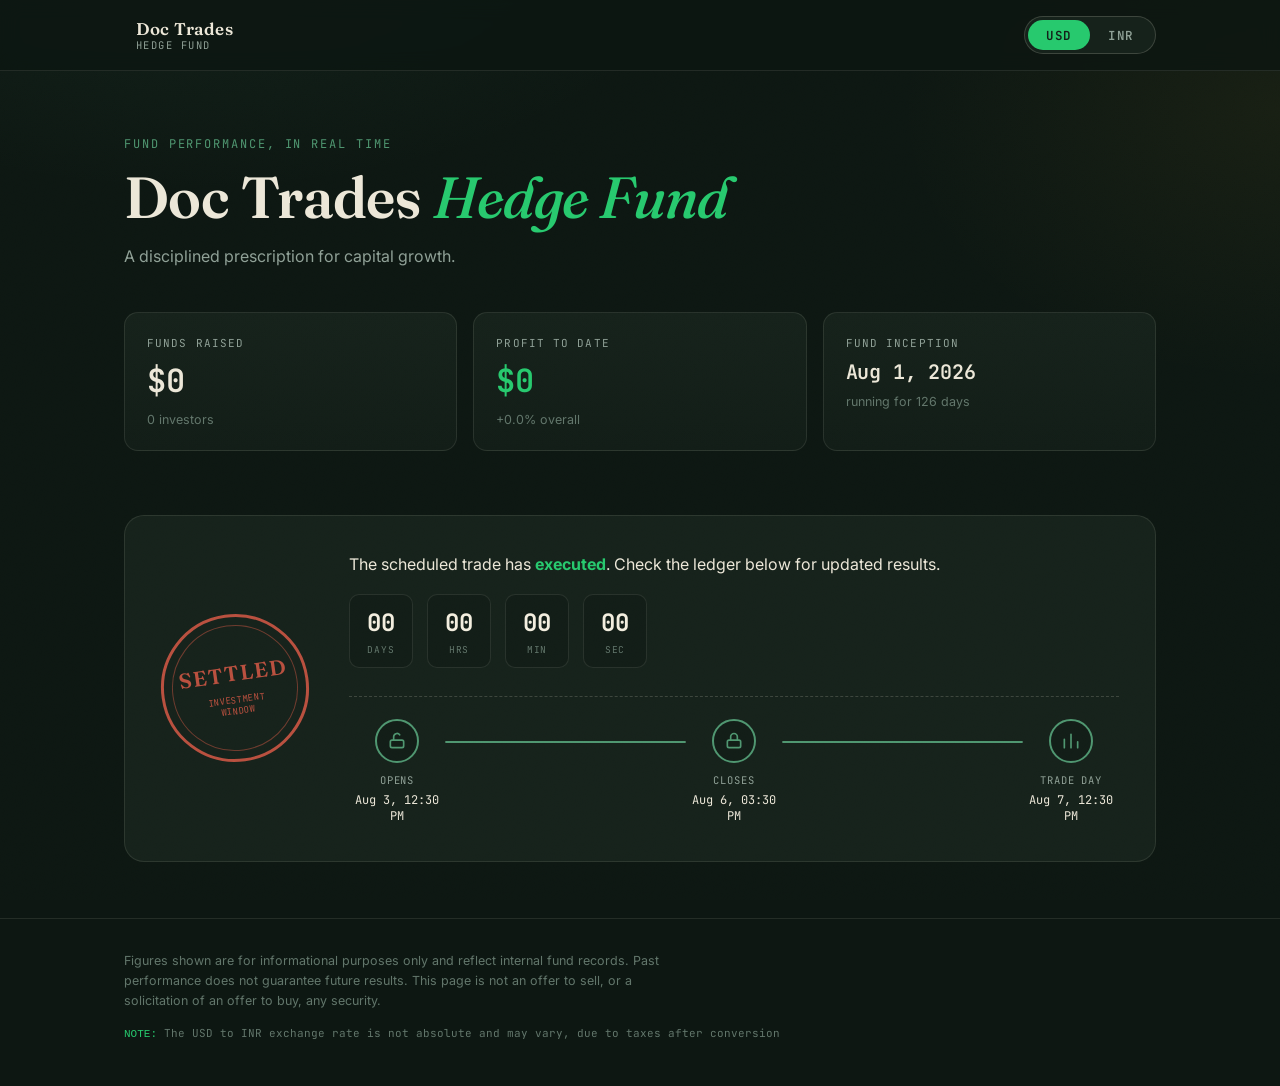
==== index.html @ 04c148be "Add files via upload" ====
<!DOCTYPE html>
<html lang="en">
<head>
<meta charset="UTF-8">
<meta name="viewport" content="width=device-width, initial-scale=1.0">
<title>Doc Trades Hedge Fund</title>
<meta name="description" content="Doc Trades Hedge Fund — fund performance, next trade window, and the investor ledger.">

<link rel="preconnect" href="https://fonts.googleapis.com">
<link rel="preconnect" href="https://fonts.gstatic.com" crossorigin>
<link href="https://fonts.googleapis.com/css2?family=Fraunces:ital,opsz,wght@0,9..144,400;0,9..144,600;1,9..144,500;1,9..144,600&family=Inter:wght@400;500;600;700&family=JetBrains+Mono:wght@400;500;600;700&display=swap" rel="stylesheet">

<link rel="stylesheet" href="style.css">
</head>
<body>

<div class="grain-overlay" aria-hidden="true"></div>

<header class="site-header">
  <div class="wrap header-inner">
    <div class="brand">
      <span class="brand-mark"></span>
      <div class="brand-text">
        <span class="brand-name">Doc Trades</span>
        <span class="brand-sub">Hedge Fund</span>
      </div>
    </div>

    <div class="currency-toggle" id="currencyToggle" role="group" aria-label="Currency">
      <button type="button" class="cur-opt is-active" data-currency="USD" id="btnUSD">USD</button>
      <span class="cur-slider" id="curSlider" aria-hidden="true"></span>
      <button type="button" class="cur-opt" data-currency="INR" id="btnINR">INR</button>
    </div>
  </div>
</header>

<main>

  <!-- HERO -->
  <section class="hero wrap">
    <p class="eyebrow">Fund performance, in real time</p>
    <h1 class="hero-title">Doc Trades <em>Hedge Fund</em></h1>
    <p class="hero-tagline" id="fundTagline">A disciplined prescription for capital growth.</p>

    <div class="stat-row" id="statRow">
      <div class="stat-card">
        <span class="stat-label">Funds Raised</span>
        <span class="stat-value" id="statRaised">$0</span>
        <span class="stat-foot" id="statInvestors">0 investors</span>
      </div>
      <div class="stat-card">
        <span class="stat-label">Profit to Date</span>
        <span class="stat-value stat-value--gold" id="statProfit">$0</span>
        <span class="stat-foot" id="statProfitPct">+0.0% overall</span>
      </div>
      <div class="stat-card">
        <span class="stat-label">Fund Inception</span>
        <span class="stat-value stat-value--small" id="statInception">—</span>
        <span class="stat-foot" id="statAge">running for —</span>
      </div>
    </div>
  </section>

  <!-- TRADE WINDOW -->
  <section class="window-section wrap">
    <div class="window-card">

      <div class="stamp-wrap">
        <div class="stamp" id="windowStamp">
          <span class="stamp-line1" id="stampWord">CLOSED</span>
          <span class="stamp-line2">Investment Window</span>
        </div>
      </div>

      <div class="window-info">
        <p class="window-status-text" id="windowStatusText">Checking window status…</p>
        <div class="countdown" id="countdown" aria-live="polite">
          <div class="cd-unit"><span class="cd-num" id="cdDays">00</span><span class="cd-label">days</span></div>
          <div class="cd-unit"><span class="cd-num" id="cdHours">00</span><span class="cd-label">hrs</span></div>
          <div class="cd-unit"><span class="cd-num" id="cdMins">00</span><span class="cd-label">min</span></div>
          <div class="cd-unit"><span class="cd-num" id="cdSecs">00</span><span class="cd-label">sec</span></div>
        </div>

        <div class="timeline" id="timeline">
          <div class="tl-step" id="stepOpen" data-step="open">
            <div class="tl-icon">
              <svg viewBox="0 0 24 24" fill="none" stroke="currentColor" stroke-width="2" stroke-linecap="round" stroke-linejoin="round"><rect x="4" y="11" width="16" height="9" rx="2"/><path d="M8 11V7a4 4 0 0 1 7.2-2.4"/></svg>
            </div>
            <span class="tl-label">Opens</span>
            <span class="tl-date" id="dateOpen">—</span>
          </div>

          <div class="tl-line" id="lineOne"><span class="tl-line-fill"></span></div>

          <div class="tl-step" id="stepClose" data-step="close">
            <div class="tl-icon">
              <svg viewBox="0 0 24 24" fill="none" stroke="currentColor" stroke-width="2" stroke-linecap="round" stroke-linejoin="round"><rect x="4" y="11" width="16" height="9" rx="2"/><path d="M8 11V7a4 4 0 0 1 8 0v4"/></svg>
            </div>
            <span class="tl-label">Closes</span>
            <span class="tl-date" id="dateClose">—</span>
          </div>

          <div class="tl-line" id="lineTwo"><span class="tl-line-fill"></span></div>

          <div class="tl-step" id="stepTrade" data-step="trade">
            <div class="tl-icon">
              <svg viewBox="0 0 24 24" fill="none" stroke="currentColor" stroke-width="2" stroke-linecap="round" stroke-linejoin="round"><path d="M4 20V10M12 20V4M20 20v-7"/></svg>
            </div>
            <span class="tl-label">Trade day</span>
            <span class="tl-date" id="dateTrade">—</span>
          </div>
        </div>
      </div>
    </div>
  </section>

  <!-- LEADERBOARD -->
  <section class="ledger-section wrap" style="display: none;";>
    <div class="ledger-heading">
      <h2>Investors for 7th August</h2>
      <p class="ledger-sub" id="ledgerSub">Payout figures publish once the current trade has settled.</p>
    </div>

    <div class="ledger-table-wrap">
      <table class="ledger-table" id="ledgerTable">
        <thead>
          <tr>
            <th class="col-rank">#</th>
            <th class="col-name">Investor</th>
            <th class="col-num">Invested</th>
            <th class="col-num col-hidden" data-col="return">Return</th>
            <th class="col-num col-hidden" data-col="roi">ROI %</th>
            <th class="col-status col-hidden" data-col="payout">Payout</th>
          </tr>
        </thead>
        <tbody id="ledgerBody">
          <!-- rows injected by script.js -->
        </tbody>
      </table>
    </div>
  </section>

</main>

<footer class="site-footer">
  <div class="wrap footer-inner">
    <p class="footer-note">
      Figures shown are for informational purposes only and reflect internal fund records.
      Past performance does not guarantee future results. This page is not an offer to sell,
      or a solicitation of an offer to buy, any security.
    </p>
    <p class="footer-meta"> <code>NOTE: </code> The USD to INR exchange rate is not absolute and may vary, due to taxes after conversion</p>
  </div>
</footer>

<script src="data.js"></script>
<script src="script.js"></script>
</body>
</html>
---- style.css ----
/* ============================================================
   DOC TRADES HEDGE FUND — STYLES
   ============================================================ */

:root {
  --bg:        #0D1712;
  --bg-alt:    #121D17;
  --panel:     #16221B;
  --panel-2:   #1B2921;
  --paper:     #F3EEDF;
  --ink:       #ECE7D8;
  --muted:     #8FA096;
  --muted-2:   #62766B;
  --gold:      #27c96e;
  --gold-soft: rgba(201,162,39,0.14);
  --green:     #4F9670;
  --green-soft:rgba(79,150,112,0.14);
  --red:       #B9503F;
  --red-soft:  rgba(185,80,63,0.14);
  --line:      rgba(236,231,216,0.10);
  --line-2:    rgba(236,231,216,0.18);

  --font-display: "Fraunces", Georgia, serif;
  --font-mono: "JetBrains Mono", ui-monospace, Menlo, monospace;
  --font-body: "Inter", -apple-system, sans-serif;

  --radius: 14px;
  --wrap: 1080px;
}

* { box-sizing: border-box; }

html {
  scroll-behavior: smooth;
}

body {
  margin: 0;
  background: var(--bg);
  background-image:
    radial-gradient(ellipse 900px 500px at 15% -10%, rgba(79,150,112,0.10), transparent 60%),
    radial-gradient(ellipse 700px 500px at 100% 10%, rgba(201,162,39,0.06), transparent 55%);
  color: var(--ink);
  font-family: var(--font-body);
  line-height: 1.5;
  -webkit-font-smoothing: antialiased;
}

a { color: inherit; }

.wrap {
  max-width: var(--wrap);
  margin: 0 auto;
  padding: 0 24px;
}

/* subtle paper grain, purely decorative */
.grain-overlay {
  position: fixed;
  inset: 0;
  pointer-events: none;
  z-index: 2;
  opacity: 0.035;
  mix-blend-mode: overlay;
  background-image: url("data:image/svg+xml,%3Csvg xmlns='http://www.w3.org/2000/svg' width='140' height='140'%3E%3Cfilter id='n'%3E%3CfeTurbulence type='fractalNoise' baseFrequency='0.9' numOctaves='2' stitchTiles='stitch'/%3E%3C/filter%3E%3Crect width='100%25' height='100%25' filter='url(%23n)'/%3E%3C/svg%3E");
}

:focus-visible {
  outline: 2px solid var(--gold);
  outline-offset: 3px;
}

/* ---------------- HEADER ---------------- */

.site-header {
  position: sticky;
  top: 0;
  z-index: 10;
  background: rgba(13,23,18,0.82);
  backdrop-filter: blur(10px);
  border-bottom: 1px solid var(--line);
}

.header-inner {
  display: flex;
  align-items: center;
  justify-content: space-between;
  padding-top: 16px;
  padding-bottom: 16px;
}

.brand {
  display: flex;
  align-items: center;
  gap: 12px;
}

.brand-mark {
  font-family: var(--font-display);
  font-size: 26px;
  color: var(--gold);
  line-height: 1;
  transform: translateY(-1px);
}

.brand-text {
  display: flex;
  flex-direction: column;
  line-height: 1.15;
}

.brand-name {
  font-family: var(--font-display);
  font-weight: 600;
  font-size: 17px;
  letter-spacing: 0.01em;
}

.brand-sub {
  font-family: var(--font-mono);
  font-size: 10.5px;
  letter-spacing: 0.14em;
  text-transform: uppercase;
  color: var(--muted);
}

/* currency toggle */
.currency-toggle {
  position: relative;
  display: inline-flex;
  align-items: center;
  background: var(--panel);
  border: 1px solid var(--line-2);
  border-radius: 999px;
  padding: 3px;
  width: 132px;
  height: 38px;
}

.cur-slider {
  position: absolute;
  top: 3px;
  left: 3px;
  width: calc(50% - 3px);
  height: calc(100% - 6px);
  background: var(--gold);
  border-radius: 999px;
  transition: transform 0.28s cubic-bezier(.65,0,.35,1);
  z-index: 0;
}

.currency-toggle.is-inr .cur-slider {
  transform: translateX(100%);
}

.cur-opt {
  position: relative;
  z-index: 1;
  flex: 1;
  border: none;
  background: transparent;
  font-family: var(--font-mono);
  font-size: 12.5px;
  font-weight: 600;
  letter-spacing: 0.04em;
  color: var(--muted);
  cursor: pointer;
  height: 100%;
  border-radius: 999px;
  transition: color 0.2s ease;
}

.cur-opt.is-active {
  color: #14201A;
}

/* ---------------- HERO ---------------- */

.hero {
  padding: 64px 24px 40px;
}

.eyebrow {
  font-family: var(--font-mono);
  font-size: 12px;
  letter-spacing: 0.16em;
  text-transform: uppercase;
  color: var(--green);
  margin: 0 0 14px;
}

.hero-title {
  font-family: var(--font-display);
  font-weight: 600;
  font-size: clamp(34px, 6vw, 58px);
  line-height: 1.05;
  margin: 0 0 16px;
  letter-spacing: -0.01em;
}

.hero-title em {
  font-style: italic;
  font-weight: 500;
  color: var(--gold);
}

.hero-tagline {
  font-size: 16px;
  color: var(--muted);
  max-width: 46ch;
  margin: 0 0 44px;
}

.stat-row {
  display: grid;
  grid-template-columns: repeat(3, 1fr);
  gap: 16px;
}

.stat-card {
  background: linear-gradient(180deg, var(--panel), var(--bg-alt));
  border: 1px solid var(--line);
  border-radius: var(--radius);
  padding: 22px 22px 20px;
  display: flex;
  flex-direction: column;
  gap: 6px;
}

.stat-label {
  font-family: var(--font-mono);
  font-size: 11px;
  letter-spacing: 0.1em;
  text-transform: uppercase;
  color: var(--muted);
}

.stat-value {
  font-family: var(--font-mono);
  font-weight: 600;
  font-size: clamp(24px, 3vw, 32px);
  font-variant-numeric: tabular-nums;
  letter-spacing: -0.01em;
}

.stat-value--gold { color: var(--gold); }
.stat-value--small { font-size: 20px; }

.stat-foot {
  font-size: 12.5px;
  color: var(--muted-2);
}

/* ---------------- TRADE WINDOW ---------------- */

.window-section { padding: 24px 24px 56px; }

.window-card {
  background: var(--panel);
  border: 1px solid var(--line);
  border-radius: 20px;
  padding: 36px;
  display: grid;
  grid-template-columns: auto 1fr;
  gap: 40px;
  align-items: center;
}

.stamp-wrap {
  display: flex;
  align-items: center;
  justify-content: center;
}

.stamp {
  width: 148px;
  height: 148px;
  border-radius: 50%;
  border: 3px solid var(--red);
  color: var(--red);
  display: flex;
  flex-direction: column;
  align-items: center;
  justify-content: center;
  text-align: center;
  transform: rotate(-8deg);
  position: relative;
  transition: color 0.4s ease, border-color 0.4s ease;
}

.stamp::before {
  content: "";
  position: absolute;
  inset: 8px;
  border: 1px solid currentColor;
  border-radius: 50%;
  opacity: 0.55;
}

.stamp.is-open {
  color: var(--green);
  border-color: var(--green);
}

.stamp-line1 {
  font-family: var(--font-display);
  font-weight: 600;
  font-size: 21px;
  letter-spacing: 0.06em;
  text-transform: uppercase;
}

.stamp-line2 {
  font-family: var(--font-mono);
  font-size: 9px;
  letter-spacing: 0.08em;
  text-transform: uppercase;
  margin-top: 5px;
  max-width: 90px;
  line-height: 1.3;
}

.window-info { min-width: 0; }

.window-status-text {
  font-size: 16px;
  color: var(--ink);
  margin: 0 0 18px;
}

.window-status-text strong {
  color: var(--gold);
}

.countdown {
  display: flex;
  gap: 14px;
  margin-bottom: 28px;
  flex-wrap: wrap;
}

.cd-unit {
  display: flex;
  flex-direction: column;
  align-items: center;
  background: var(--bg-alt);
  border: 1px solid var(--line);
  border-radius: 10px;
  padding: 10px 16px;
  min-width: 64px;
}

.cd-num {
  font-family: var(--font-mono);
  font-size: 24px;
  font-weight: 700;
  font-variant-numeric: tabular-nums;
  color: var(--paper);
}

.cd-label {
  font-family: var(--font-mono);
  font-size: 9.5px;
  letter-spacing: 0.1em;
  text-transform: uppercase;
  color: var(--muted-2);
  margin-top: 2px;
}

/* visual timeline replacing the old plain-text date list */

.timeline {
  display: flex;
  align-items: flex-start;
  padding-top: 22px;
  border-top: 1px dashed var(--line-2);
}

.tl-step {
  display: flex;
  flex-direction: column;
  align-items: center;
  text-align: center;
  width: 96px;
  flex-shrink: 0;
}

.tl-icon {
  width: 44px;
  height: 44px;
  border-radius: 50%;
  display: flex;
  align-items: center;
  justify-content: center;
  border: 2px solid var(--line-2);
  color: var(--muted-2);
  background: var(--bg-alt);
  transition: color 0.3s ease, border-color 0.3s ease, box-shadow 0.3s ease;
}

.tl-icon svg { width: 20px; height: 20px; }

.tl-label {
  font-family: var(--font-mono);
  font-size: 10.5px;
  letter-spacing: 0.08em;
  text-transform: uppercase;
  color: var(--muted);
  margin-top: 10px;
}

.tl-date {
  font-family: var(--font-mono);
  font-size: 12px;
  color: var(--ink);
  margin-top: 3px;
  line-height: 1.35;
}

.tl-line {
  flex: 1;
  height: 2px;
  background: var(--line-2);
  border-radius: 2px;
  margin-top: 22px;
  overflow: hidden;
  position: relative;
  min-width: 24px;
}

.tl-line-fill {
  position: absolute;
  inset: 0;
  width: 0%;
  background: var(--green);
  border-radius: 2px;
  transition: width 0.6s ease;
}

/* done: milestone has passed */
.tl-step.is-done .tl-icon {
  color: var(--green);
  border-color: var(--green);
}

/* active: this is the milestone we're currently counting down to */
.tl-step.is-active .tl-icon {
  color: var(--gold);
  border-color: var(--gold);
  box-shadow: 0 0 0 4px var(--gold-soft);
}

/* ---------------- LEDGER ---------------- */

.ledger-section { padding: 8px 24px 90px; }

.ledger-heading { margin-bottom: 22px; }

.ledger-heading h2 {
  font-family: var(--font-display);
  font-weight: 600;
  font-size: 28px;
  margin: 0 0 6px;
}

.ledger-sub {
  font-size: 13.5px;
  color: var(--muted);
  margin: 0;
}

.ledger-table-wrap {
  background: var(--panel);
  border: 1px solid var(--line);
  border-radius: var(--radius);
  overflow: hidden;
}

.ledger-table {
  width: 100%;
  border-collapse: collapse;
}

.ledger-table th, .ledger-table td {
  padding: 14px 18px;
  text-align: left;
  font-size: 14px;
}

.ledger-table thead th {
  font-family: var(--font-mono);
  font-size: 10.5px;
  letter-spacing: 0.09em;
  text-transform: uppercase;
  color: var(--muted-2);
  border-bottom: 1px solid var(--line-2);
  font-weight: 600;
}

.ledger-table tbody tr {
  border-bottom: 1px solid var(--line);
  transition: background 0.15s ease;
}

.ledger-table tbody tr:last-child { border-bottom: none; }

.ledger-table tbody tr:hover { background: var(--panel-2); }

.col-rank {
  width: 40px;
  font-family: var(--font-mono);
  color: var(--muted-2);
}

.col-num, td.col-num {
  font-family: var(--font-mono);
  font-variant-numeric: tabular-nums;
  text-align: right;
}

thead .col-num { text-align: right; }

.col-status { text-align: center; }

.col-hidden { display: none; }

.investor-name {
  font-weight: 500;
}

.roi-positive { color: var(--green); }
.roi-negative { color: var(--red); }

.payout-pill {
  display: inline-block;
  font-family: var(--font-mono);
  font-size: 10.5px;
  letter-spacing: 0.06em;
  text-transform: uppercase;
  padding: 4px 10px;
  border-radius: 999px;
}

.payout-pill.given {
  background: var(--green-soft);
  color: var(--green);
}

.payout-pill.pending {
  background: var(--gold-soft);
  color: var(--gold);
}

/* ---------------- FOOTER ---------------- */

.site-footer {
  border-top: 1px solid var(--line);
  padding: 32px 24px 44px;
}

.footer-note {
  font-size: 12.5px;
  color: var(--muted-2);
  max-width: 70ch;
  line-height: 1.6;
  margin: 0 0 14px;
}

.footer-meta {
  font-family: var(--font-mono);
  font-size: 11px;
  color: var(--muted-2);
  margin: 0;
}

.footer-meta code {
  color: var(--gold);
}

/* ---------------- RESPONSIVE ---------------- */

@media (max-width: 760px) {
  .stat-row {
    grid-template-columns: 1fr;
  }

  .window-card {
    grid-template-columns: 1fr;
    text-align: center;
    padding: 28px 22px;
    gap: 24px;
  }

  .stamp-wrap { justify-content: center; }

  .countdown { justify-content: center; }

  .timeline {
    flex-direction: column;
    align-items: flex-start;
    gap: 0;
  }

  .tl-step {
    flex-direction: row;
    width: 100%;
    text-align: left;
    gap: 14px;
    align-items: center;
  }

  .tl-label, .tl-date { margin-top: 0; }

  .tl-line {
    width: 2px;
    height: 22px;
    margin: 10px;
    flex: none;
  }

  .tl-line-fill {
    width: 100%;
    height: 0%;
  }

  /* table -> stacked cards */
  .ledger-table thead { display: none; }

  .ledger-table, .ledger-table tbody, .ledger-table tr, .ledger-table td {
    display: block;
    width: 100%;
  }

  .ledger-table tbody tr {
    padding: 14px 16px;
  }

  .ledger-table td {
    display: flex;
    justify-content: space-between;
    align-items: center;
    padding: 6px 2px;
    text-align: right;
  }

  .ledger-table td.col-rank { display: none; }

  .ledger-table td.col-name {
    justify-content: flex-start;
    font-family: var(--font-display);
    font-size: 16px;
    padding-bottom: 8px;
  }

  .ledger-table td::before {
    content: attr(data-label);
    font-family: var(--font-mono);
    font-size: 10.5px;
    letter-spacing: 0.08em;
    text-transform: uppercase;
    color: var(--muted-2);
  }

  .ledger-table td.col-name::before { content: ""; }
}

@media (prefers-reduced-motion: reduce) {
  * { transition: none !important; animation: none !important; scroll-behavior: auto !important; }
}
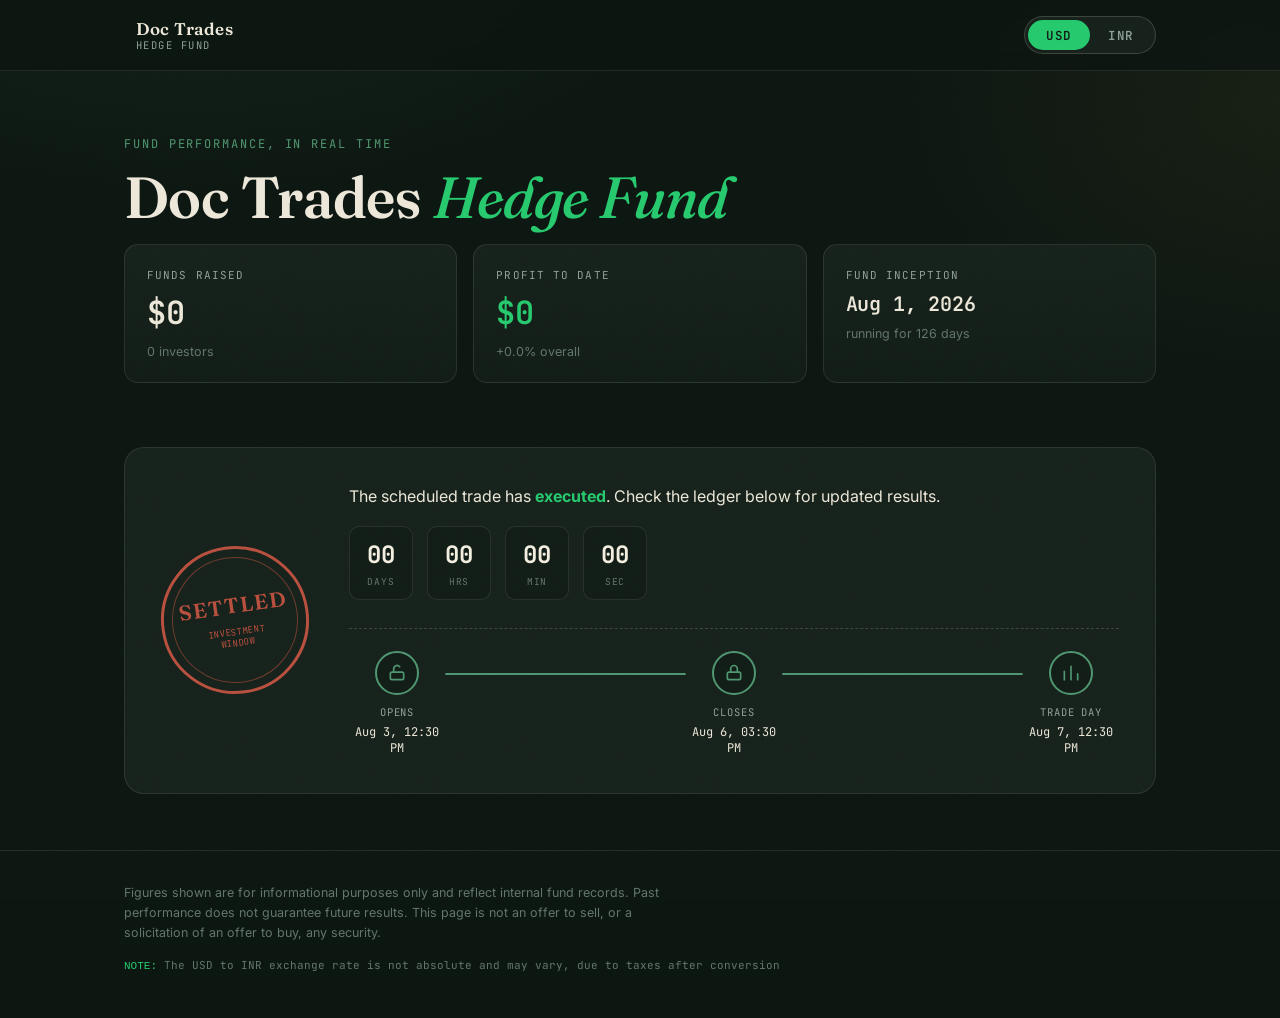
==== commit 2142e1fa: "Update index.html" ====
--- a/index.html
+++ b/index.html
@@ -40,7 +40,7 @@
   <section class="hero wrap">
     <p class="eyebrow">Fund performance, in real time</p>
     <h1 class="hero-title">Doc Trades <em>Hedge Fund</em></h1>
-    <p class="hero-tagline" id="fundTagline">A disciplined prescription for capital growth.</p>
+
 
     <div class="stat-row" id="statRow">
       <div class="stat-card">
@@ -156,4 +156,4 @@
 <script src="data.js"></script>
 <script src="script.js"></script>
 </body>
-</html>+</html>
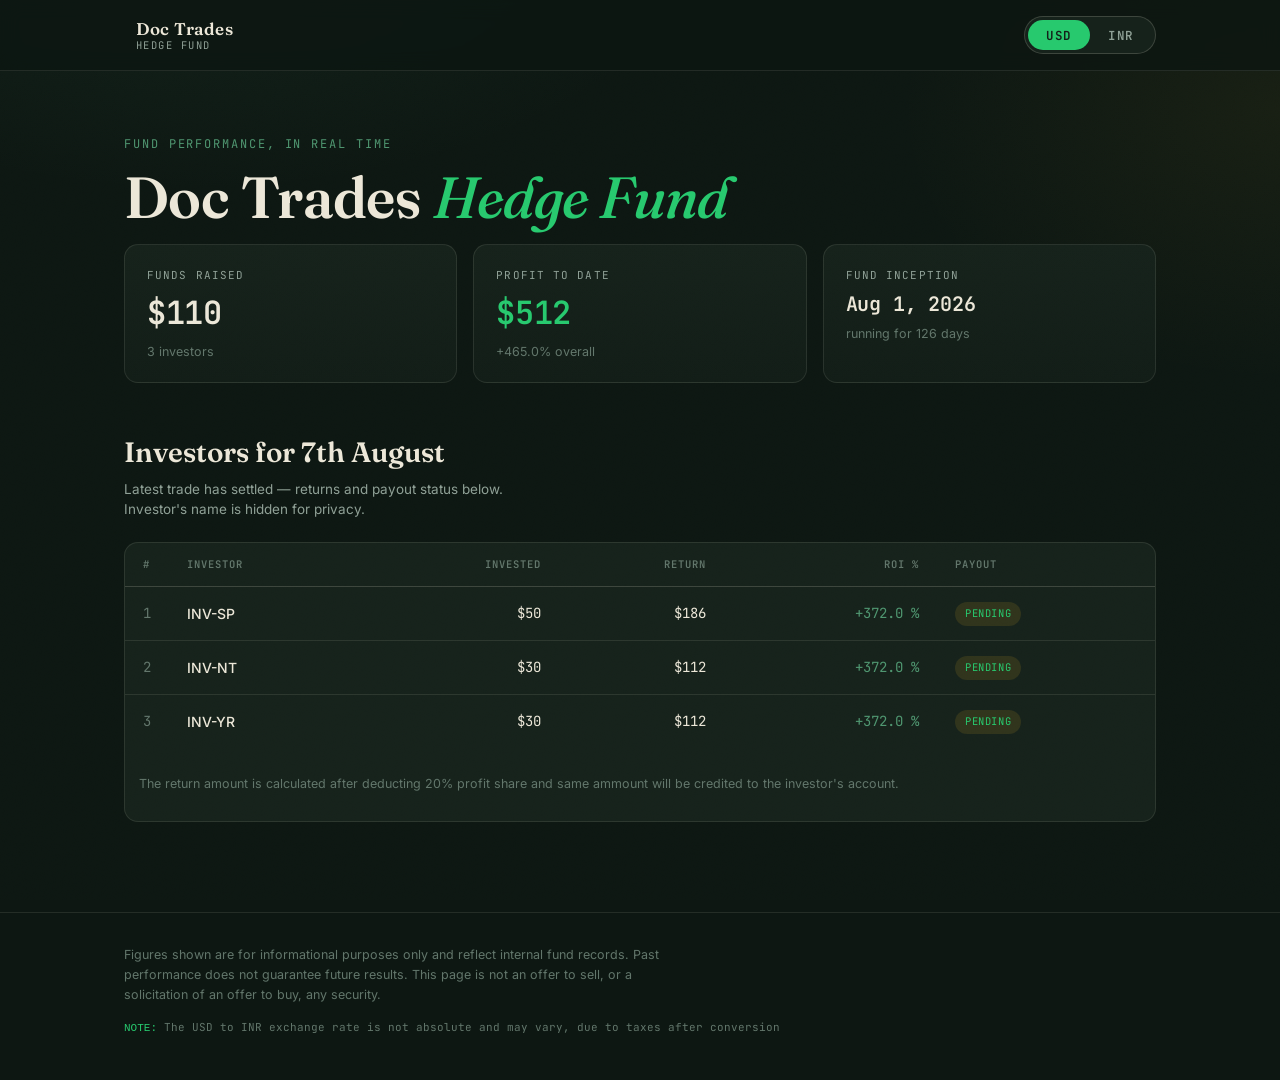
==== commit dbbd0abe: "Add files via upload" ====
--- a/index.html
+++ b/index.html
@@ -1,159 +1,179 @@
 <!DOCTYPE html>
 <html lang="en">
+
 <head>
-<meta charset="UTF-8">
-<meta name="viewport" content="width=device-width, initial-scale=1.0">
-<title>Doc Trades Hedge Fund</title>
-<meta name="description" content="Doc Trades Hedge Fund — fund performance, next trade window, and the investor ledger.">
+  <meta charset="UTF-8">
+  <meta name="viewport" content="width=device-width, initial-scale=1.0">
+  <title>Doc Trades Hedge Fund</title>
+  <meta name="description"
+    content="Doc Trades Hedge Fund — fund performance, next trade window, and the investor ledger.">
 
-<link rel="preconnect" href="https://fonts.googleapis.com">
-<link rel="preconnect" href="https://fonts.gstatic.com" crossorigin>
-<link href="https://fonts.googleapis.com/css2?family=Fraunces:ital,opsz,wght@0,9..144,400;0,9..144,600;1,9..144,500;1,9..144,600&family=Inter:wght@400;500;600;700&family=JetBrains+Mono:wght@400;500;600;700&display=swap" rel="stylesheet">
+  <link rel="preconnect" href="https://fonts.googleapis.com">
+  <link rel="preconnect" href="https://fonts.gstatic.com" crossorigin>
+  <link
+    href="https://fonts.googleapis.com/css2?family=Fraunces:ital,opsz,wght@0,9..144,400;0,9..144,600;1,9..144,500;1,9..144,600&family=Inter:wght@400;500;600;700&family=JetBrains+Mono:wght@400;500;600;700&display=swap"
+    rel="stylesheet">
 
-<link rel="stylesheet" href="style.css">
+  <link rel="stylesheet" href="style.css">
 </head>
+
 <body>
 
-<div class="grain-overlay" aria-hidden="true"></div>
+  <div class="grain-overlay" aria-hidden="true"></div>
 
-<header class="site-header">
-  <div class="wrap header-inner">
-    <div class="brand">
-      <span class="brand-mark"></span>
-      <div class="brand-text">
-        <span class="brand-name">Doc Trades</span>
-        <span class="brand-sub">Hedge Fund</span>
-      </div>
-    </div>
-
-    <div class="currency-toggle" id="currencyToggle" role="group" aria-label="Currency">
-      <button type="button" class="cur-opt is-active" data-currency="USD" id="btnUSD">USD</button>
-      <span class="cur-slider" id="curSlider" aria-hidden="true"></span>
-      <button type="button" class="cur-opt" data-currency="INR" id="btnINR">INR</button>
-    </div>
-  </div>
-</header>
-
-<main>
-
-  <!-- HERO -->
-  <section class="hero wrap">
-    <p class="eyebrow">Fund performance, in real time</p>
-    <h1 class="hero-title">Doc Trades <em>Hedge Fund</em></h1>
-
-
-    <div class="stat-row" id="statRow">
-      <div class="stat-card">
-        <span class="stat-label">Funds Raised</span>
-        <span class="stat-value" id="statRaised">$0</span>
-        <span class="stat-foot" id="statInvestors">0 investors</span>
-      </div>
-      <div class="stat-card">
-        <span class="stat-label">Profit to Date</span>
-        <span class="stat-value stat-value--gold" id="statProfit">$0</span>
-        <span class="stat-foot" id="statProfitPct">+0.0% overall</span>
-      </div>
-      <div class="stat-card">
-        <span class="stat-label">Fund Inception</span>
-        <span class="stat-value stat-value--small" id="statInception">—</span>
-        <span class="stat-foot" id="statAge">running for —</span>
-      </div>
-    </div>
-  </section>
-
-  <!-- TRADE WINDOW -->
-  <section class="window-section wrap">
-    <div class="window-card">
-
-      <div class="stamp-wrap">
-        <div class="stamp" id="windowStamp">
-          <span class="stamp-line1" id="stampWord">CLOSED</span>
-          <span class="stamp-line2">Investment Window</span>
+  <header class="site-header">
+    <div class="wrap header-inner">
+      <div class="brand">
+        <span class="brand-mark"></span>
+        <div class="brand-text">
+          <span class="brand-name">Doc Trades</span>
+          <span class="brand-sub">Hedge Fund</span>
         </div>
       </div>
 
-      <div class="window-info">
-        <p class="window-status-text" id="windowStatusText">Checking window status…</p>
-        <div class="countdown" id="countdown" aria-live="polite">
-          <div class="cd-unit"><span class="cd-num" id="cdDays">00</span><span class="cd-label">days</span></div>
-          <div class="cd-unit"><span class="cd-num" id="cdHours">00</span><span class="cd-label">hrs</span></div>
-          <div class="cd-unit"><span class="cd-num" id="cdMins">00</span><span class="cd-label">min</span></div>
-          <div class="cd-unit"><span class="cd-num" id="cdSecs">00</span><span class="cd-label">sec</span></div>
+      <div class="currency-toggle" id="currencyToggle" role="group" aria-label="Currency">
+        <button type="button" class="cur-opt is-active" data-currency="USD" id="btnUSD">USD</button>
+        <span class="cur-slider" id="curSlider" aria-hidden="true"></span>
+        <button type="button" class="cur-opt" data-currency="INR" id="btnINR">INR</button>
+      </div>
+    </div>
+  </header>
+
+  <main>
+
+    <!-- HERO -->
+    <section class="hero wrap">
+      <p class="eyebrow">Fund performance, in real time</p>
+      <h1 class="hero-title">Doc Trades <em>Hedge Fund</em></h1>
+
+
+      <div class="stat-row" id="statRow">
+        <div class="stat-card">
+          <span class="stat-label">Funds Raised</span>
+          <span class="stat-value" id="statRaised">$0</span>
+          <span class="stat-foot" id="statInvestors">0 investors</span>
+        </div>
+        <div class="stat-card">
+          <span class="stat-label">Profit to Date</span>
+          <span class="stat-value stat-value--gold" id="statProfit">$0</span>
+          <span class="stat-foot" id="statProfitPct">+0.0% overall</span>
+        </div>
+        <div class="stat-card">
+          <span class="stat-label">Fund Inception</span>
+          <span class="stat-value stat-value--small" id="statInception">—</span>
+          <span class="stat-foot" id="statAge">running for —</span>
+        </div>
+      </div>
+    </section>
+
+    <!-- TRADE WINDOW -->
+    <section class="window-section wrap" id="TradeWindow">
+      <div class="window-card">
+
+        <div class="stamp-wrap">
+          <div class="stamp" id="windowStamp">
+            <span class="stamp-line1" id="stampWord">CLOSED</span>
+            <span class="stamp-line2">Investment Window</span>
+          </div>
         </div>
 
-        <div class="timeline" id="timeline">
-          <div class="tl-step" id="stepOpen" data-step="open">
-            <div class="tl-icon">
-              <svg viewBox="0 0 24 24" fill="none" stroke="currentColor" stroke-width="2" stroke-linecap="round" stroke-linejoin="round"><rect x="4" y="11" width="16" height="9" rx="2"/><path d="M8 11V7a4 4 0 0 1 7.2-2.4"/></svg>
-            </div>
-            <span class="tl-label">Opens</span>
-            <span class="tl-date" id="dateOpen">—</span>
+        <div class="window-info">
+          <p class="window-status-text" id="windowStatusText">Checking window status…</p>
+          <div class="countdown" id="countdown" aria-live="polite">
+            <div class="cd-unit"><span class="cd-num" id="cdDays">00</span><span class="cd-label">days</span></div>
+            <div class="cd-unit"><span class="cd-num" id="cdHours">00</span><span class="cd-label">hrs</span></div>
+            <div class="cd-unit"><span class="cd-num" id="cdMins">00</span><span class="cd-label">min</span></div>
+            <div class="cd-unit"><span class="cd-num" id="cdSecs">00</span><span class="cd-label">sec</span></div>
           </div>
 
-          <div class="tl-line" id="lineOne"><span class="tl-line-fill"></span></div>
+          <div class="timeline" id="timeline">
+            <div class="tl-step" id="stepOpen" data-step="open">
+              <div class="tl-icon">
+                <svg viewBox="0 0 24 24" fill="none" stroke="currentColor" stroke-width="2" stroke-linecap="round"
+                  stroke-linejoin="round">
+                  <rect x="4" y="11" width="16" height="9" rx="2" />
+                  <path d="M8 11V7a4 4 0 0 1 7.2-2.4" />
+                </svg>
+              </div>
+              <span class="tl-label">Opens</span>
+              <span class="tl-date" id="dateOpen">—</span>
+            </div>
 
-          <div class="tl-step" id="stepClose" data-step="close">
-            <div class="tl-icon">
-              <svg viewBox="0 0 24 24" fill="none" stroke="currentColor" stroke-width="2" stroke-linecap="round" stroke-linejoin="round"><rect x="4" y="11" width="16" height="9" rx="2"/><path d="M8 11V7a4 4 0 0 1 8 0v4"/></svg>
+            <div class="tl-line" id="lineOne"><span class="tl-line-fill"></span></div>
+
+            <div class="tl-step" id="stepClose" data-step="close">
+              <div class="tl-icon">
+                <svg viewBox="0 0 24 24" fill="none" stroke="currentColor" stroke-width="2" stroke-linecap="round"
+                  stroke-linejoin="round">
+                  <rect x="4" y="11" width="16" height="9" rx="2" />
+                  <path d="M8 11V7a4 4 0 0 1 8 0v4" />
+                </svg>
+              </div>
+              <span class="tl-label">Closes</span>
+              <span class="tl-date" id="dateClose">—</span>
             </div>
-            <span class="tl-label">Closes</span>
-            <span class="tl-date" id="dateClose">—</span>
-          </div>
 
-          <div class="tl-line" id="lineTwo"><span class="tl-line-fill"></span></div>
+            <div class="tl-line" id="lineTwo"><span class="tl-line-fill"></span></div>
 
-          <div class="tl-step" id="stepTrade" data-step="trade">
-            <div class="tl-icon">
-              <svg viewBox="0 0 24 24" fill="none" stroke="currentColor" stroke-width="2" stroke-linecap="round" stroke-linejoin="round"><path d="M4 20V10M12 20V4M20 20v-7"/></svg>
+            <div class="tl-step" id="stepTrade" data-step="trade">
+              <div class="tl-icon">
+                <svg viewBox="0 0 24 24" fill="none" stroke="currentColor" stroke-width="2" stroke-linecap="round"
+                  stroke-linejoin="round">
+                  <path d="M4 20V10M12 20V4M20 20v-7" />
+                </svg>
+              </div>
+              <span class="tl-label">Trade day</span>
+              <span class="tl-date" id="dateTrade">—</span>
             </div>
-            <span class="tl-label">Trade day</span>
-            <span class="tl-date" id="dateTrade">—</span>
           </div>
         </div>
       </div>
+    </section>
+
+    <!-- LEADERBOARD -->
+    <section class="ledger-section wrap" id="InvestorLeaderboard">
+      <div class="ledger-heading">
+        <h2>Investors for 7th August</h2>
+        <p class="ledger-sub" id="ledgerSub">Payout figures publish once the current trade has settled.</p>
+      </div>
+
+      <div class="ledger-table-wrap">
+        <table class="ledger-table" id="ledgerTable">
+          <thead>
+            <tr>
+              <th class="col-rank">#</th>
+              <th class="col-name">Investor</th>
+              <th class="col-num">Invested</th>
+              <th class="col-num col-hidden" data-col="return">Return</th>
+              <th class="col-num col-hidden" data-col="roi">ROI %</th>
+              <th class="col-status col-hidden" data-col="payout">Payout</th>
+            </tr>
+          </thead>
+          <tbody id="ledgerBody">
+            <!-- rows injected by script.js -->
+          </tbody>
+        </table>
+        <p class="ledger-note">
+        The return amount is calculated after deducting 20% profit share and same ammount will be credited to the investor's account.
+      </div>
+    </section>
+
+  </main>
+
+  <footer class="site-footer">
+    <div class="wrap footer-inner">
+      <p class="footer-note">
+        Figures shown are for informational purposes only and reflect internal fund records.
+        Past performance does not guarantee future results. This page is not an offer to sell,
+        or a solicitation of an offer to buy, any security.
+      </p>
+      <p class="footer-meta"> <code>NOTE: </code> The USD to INR exchange rate is not absolute and may vary, due to
+        taxes after conversion</p>
     </div>
-  </section>
+  </footer>
 
-  <!-- LEADERBOARD -->
-  <section class="ledger-section wrap" style="display: none;";>
-    <div class="ledger-heading">
-      <h2>Investors for 7th August</h2>
-      <p class="ledger-sub" id="ledgerSub">Payout figures publish once the current trade has settled.</p>
-    </div>
+  <script src="data.js"></script>
+  <script src="script.js"></script>
+</body>
 
-    <div class="ledger-table-wrap">
-      <table class="ledger-table" id="ledgerTable">
-        <thead>
-          <tr>
-            <th class="col-rank">#</th>
-            <th class="col-name">Investor</th>
-            <th class="col-num">Invested</th>
-            <th class="col-num col-hidden" data-col="return">Return</th>
-            <th class="col-num col-hidden" data-col="roi">ROI %</th>
-            <th class="col-status col-hidden" data-col="payout">Payout</th>
-          </tr>
-        </thead>
-        <tbody id="ledgerBody">
-          <!-- rows injected by script.js -->
-        </tbody>
-      </table>
-    </div>
-  </section>
-
-</main>
-
-<footer class="site-footer">
-  <div class="wrap footer-inner">
-    <p class="footer-note">
-      Figures shown are for informational purposes only and reflect internal fund records.
-      Past performance does not guarantee future results. This page is not an offer to sell,
-      or a solicitation of an offer to buy, any security.
-    </p>
-    <p class="footer-meta"> <code>NOTE: </code> The USD to INR exchange rate is not absolute and may vary, due to taxes after conversion</p>
-  </div>
-</footer>
-
-<script src="data.js"></script>
-<script src="script.js"></script>
-</body>
-</html>
+</html>
--- a/style.css
+++ b/style.css
@@ -506,6 +506,14 @@
 
 .ledger-table tbody tr:hover { background: var(--panel-2); }
 
+.ledger-note {
+  font-size: 12.5px;
+  color: var(--muted-2);
+  /* max-width: 70ch; */
+  line-height: 1.6;
+  padding: 14px;
+}
+
 .col-rank {
   width: 40px;
   font-family: var(--font-mono);
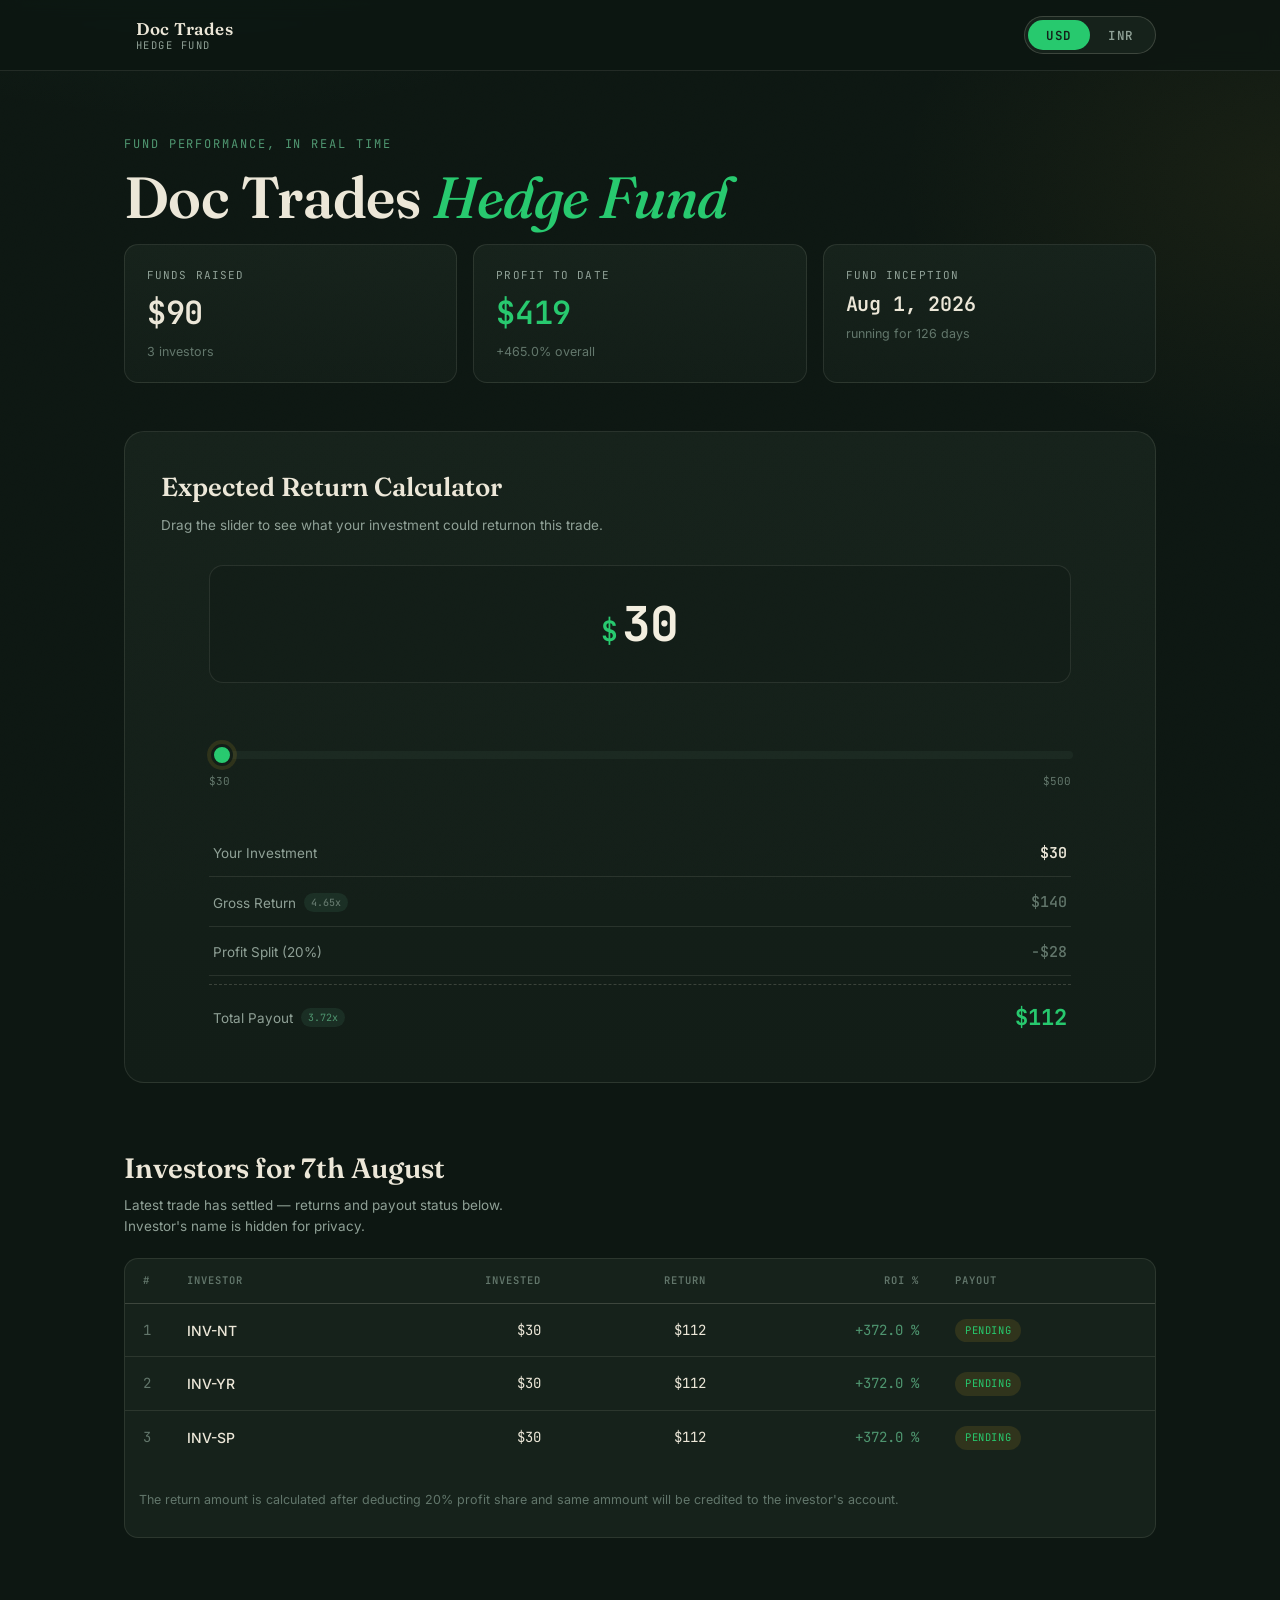
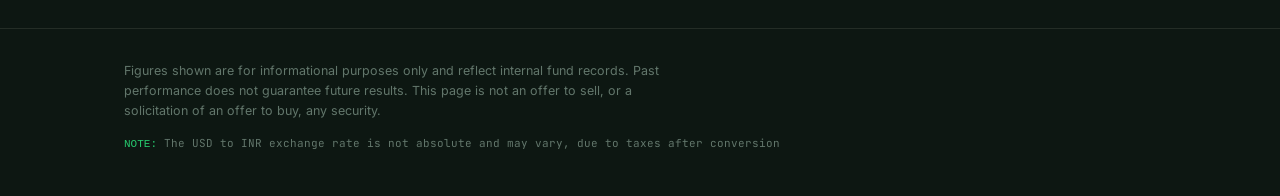
==== commit 5690590f: "Add files via upload" ====
--- a/index.html
+++ b/index.html
@@ -1,3 +1,4 @@
+<!-- index.html -->
 <!DOCTYPE html>
 <html lang="en">
 
@@ -126,6 +127,55 @@
               <span class="tl-date" id="dateTrade">—</span>
             </div>
           </div>
+        </div>
+      </div>
+    </section>
+
+    <!-- RETURN CALCULATOR -->
+    <section class="calc-section wrap" id="ReturnCalculator">
+      <div class="calc-card">
+        <div class="calc-heading">
+          <h2>Expected Return Calculator</h2>
+          <p class="calc-sub">Drag the slider to see what your investment could returnon this trade.
+          </p>
+        </div>
+
+        <div class="calc-body">
+          <div class="calc-amount-display">
+            <span class="calc-currency-sym" id="calcCurSym">$</span>
+            <span class="calc-amount-num" id="calcAmountNum">30</span>
+          </div>
+
+          <div class="calc-slider-wrap">
+            <input type="range" id="calcSlider" class="calc-slider" min="30" max="500" step="1" value="30"
+              aria-label="Investment amount">
+            <div class="calc-slider-labels">
+              <span id="calcMinLabel">$30</span>
+              <span id="calcMaxLabel">$500</span>
+            </div>
+          </div>
+
+          <div class="calc-results">
+            <div class="calc-result-row">
+              <span class="calc-result-label">Your Investment</span>
+              <span class="calc-result-value" id="calcInvested">$30</span>
+            </div>
+            <div class="calc-result-row">
+              <span class="calc-result-label">Gross Return<span class="calc-mult-badge calc-result-value--muted"
+                  id="calcMultiplierLabel">0x</span></span>
+              <span class="calc-result-value calc-result-value--muted" id="calcProfit">$0</span>
+            </div>
+            <div class="calc-result-row">
+              <span class="calc-result-label">Profit Split (20%)</span>
+              <span class="calc-result-value calc-result-value--muted" id="calcFundShare">−$0</span>
+            </div>
+            <div class="calc-result-row calc-result-row--total">
+              <span class="calc-result-label">Total Payout <span class="calc-mult-badge"
+                  id="calcReturnMultiplierLabel">0x</span></span>
+              <span class="calc-result-value calc-result-value--gold" id="calcTotal">$30</span>
+            </div>
+          </div>
+
         </div>
       </div>
     </section>
@@ -154,7 +204,8 @@
           </tbody>
         </table>
         <p class="ledger-note">
-        The return amount is calculated after deducting 20% profit share and same ammount will be credited to the investor's account.
+          The return amount is calculated after deducting 20% profit share and same ammount will be credited to the
+          investor's account.
       </div>
     </section>
 
@@ -174,6 +225,7 @@
 
   <script src="data.js"></script>
   <script src="script.js"></script>
+  <script src="calculator.js"></script>
 </body>
 
 </html>
--- a/style.css
+++ b/style.css
@@ -1,24 +1,25 @@
+/* style.css */
 /* ============================================================
    DOC TRADES HEDGE FUND — STYLES
    ============================================================ */
 
 :root {
-  --bg:        #0D1712;
-  --bg-alt:    #121D17;
-  --panel:     #16221B;
-  --panel-2:   #1B2921;
-  --paper:     #F3EEDF;
-  --ink:       #ECE7D8;
-  --muted:     #8FA096;
-  --muted-2:   #62766B;
-  --gold:      #27c96e;
-  --gold-soft: rgba(201,162,39,0.14);
-  --green:     #4F9670;
-  --green-soft:rgba(79,150,112,0.14);
-  --red:       #B9503F;
-  --red-soft:  rgba(185,80,63,0.14);
-  --line:      rgba(236,231,216,0.10);
-  --line-2:    rgba(236,231,216,0.18);
+  --bg: #0D1712;
+  --bg-alt: #121D17;
+  --panel: #16221B;
+  --panel-2: #1B2921;
+  --paper: #F3EEDF;
+  --ink: #ECE7D8;
+  --muted: #8FA096;
+  --muted-2: #62766B;
+  --gold: #27c96e;
+  --gold-soft: rgba(201, 162, 39, 0.14);
+  --green: #4F9670;
+  --green-soft: rgba(79, 150, 112, 0.14);
+  --red: #B9503F;
+  --red-soft: rgba(185, 80, 63, 0.14);
+  --line: rgba(236, 231, 216, 0.10);
+  --line-2: rgba(236, 231, 216, 0.18);
 
   --font-display: "Fraunces", Georgia, serif;
   --font-mono: "JetBrains Mono", ui-monospace, Menlo, monospace;
@@ -28,7 +29,9 @@
   --wrap: 1080px;
 }
 
-* { box-sizing: border-box; }
+* {
+  box-sizing: border-box;
+}
 
 html {
   scroll-behavior: smooth;
@@ -38,15 +41,17 @@
   margin: 0;
   background: var(--bg);
   background-image:
-    radial-gradient(ellipse 900px 500px at 15% -10%, rgba(79,150,112,0.10), transparent 60%),
-    radial-gradient(ellipse 700px 500px at 100% 10%, rgba(201,162,39,0.06), transparent 55%);
+    radial-gradient(ellipse 900px 500px at 15% -10%, rgba(79, 150, 112, 0.10), transparent 60%),
+    radial-gradient(ellipse 700px 500px at 100% 10%, rgba(201, 162, 39, 0.06), transparent 55%);
   color: var(--ink);
   font-family: var(--font-body);
   line-height: 1.5;
   -webkit-font-smoothing: antialiased;
 }
 
-a { color: inherit; }
+a {
+  color: inherit;
+}
 
 .wrap {
   max-width: var(--wrap);
@@ -76,7 +81,7 @@
   position: sticky;
   top: 0;
   z-index: 10;
-  background: rgba(13,23,18,0.82);
+  background: rgba(13, 23, 18, 0.82);
   backdrop-filter: blur(10px);
   border-bottom: 1px solid var(--line);
 }
@@ -145,7 +150,7 @@
   height: calc(100% - 6px);
   background: var(--gold);
   border-radius: 999px;
-  transition: transform 0.28s cubic-bezier(.65,0,.35,1);
+  transition: transform 0.28s cubic-bezier(.65, 0, .35, 1);
   z-index: 0;
 }
 
@@ -243,8 +248,13 @@
   letter-spacing: -0.01em;
 }
 
-.stat-value--gold { color: var(--gold); }
-.stat-value--small { font-size: 20px; }
+.stat-value--gold {
+  color: var(--gold);
+}
+
+.stat-value--small {
+  font-size: 20px;
+}
 
 .stat-foot {
   font-size: 12.5px;
@@ -253,7 +263,9 @@
 
 /* ---------------- TRADE WINDOW ---------------- */
 
-.window-section { padding: 24px 24px 56px; }
+.window-section {
+  padding: 24px 24px 56px;
+}
 
 .window-card {
   background: var(--panel);
@@ -320,7 +332,9 @@
   line-height: 1.3;
 }
 
-.window-info { min-width: 0; }
+.window-info {
+  min-width: 0;
+}
 
 .window-status-text {
   font-size: 16px;
@@ -398,7 +412,10 @@
   transition: color 0.3s ease, border-color 0.3s ease, box-shadow 0.3s ease;
 }
 
-.tl-icon svg { width: 20px; height: 20px; }
+.tl-icon svg {
+  width: 20px;
+  height: 20px;
+}
 
 .tl-label {
   font-family: var(--font-mono);
@@ -452,9 +469,13 @@
 
 /* ---------------- LEDGER ---------------- */
 
-.ledger-section { padding: 8px 24px 90px; }
-
-.ledger-heading { margin-bottom: 22px; }
+.ledger-section {
+  padding: 8px 24px 90px;
+}
+
+.ledger-heading {
+  margin-bottom: 22px;
+}
 
 .ledger-heading h2 {
   font-family: var(--font-display);
@@ -481,7 +502,8 @@
   border-collapse: collapse;
 }
 
-.ledger-table th, .ledger-table td {
+.ledger-table th,
+.ledger-table td {
   padding: 14px 18px;
   text-align: left;
   font-size: 14px;
@@ -502,9 +524,13 @@
   transition: background 0.15s ease;
 }
 
-.ledger-table tbody tr:last-child { border-bottom: none; }
-
-.ledger-table tbody tr:hover { background: var(--panel-2); }
+.ledger-table tbody tr:last-child {
+  border-bottom: none;
+}
+
+.ledger-table tbody tr:hover {
+  background: var(--panel-2);
+}
 
 .ledger-note {
   font-size: 12.5px;
@@ -520,24 +546,36 @@
   color: var(--muted-2);
 }
 
-.col-num, td.col-num {
+.col-num,
+td.col-num {
   font-family: var(--font-mono);
   font-variant-numeric: tabular-nums;
   text-align: right;
 }
 
-thead .col-num { text-align: right; }
-
-.col-status { text-align: center; }
-
-.col-hidden { display: none; }
+thead .col-num {
+  text-align: right;
+}
+
+.col-status {
+  text-align: center;
+}
+
+.col-hidden {
+  display: none;
+}
 
 .investor-name {
   font-weight: 500;
 }
 
-.roi-positive { color: var(--green); }
-.roi-negative { color: var(--red); }
+.roi-positive {
+  color: var(--green);
+}
+
+.roi-negative {
+  color: var(--red);
+}
 
 .payout-pill {
   display: inline-block;
@@ -585,6 +623,208 @@
   color: var(--gold);
 }
 
+/* ---------------- RETURN CALCULATOR ---------------- */
+
+.calc-section {
+  padding: 8px 24px 56px;
+}
+
+.calc-card {
+  background: linear-gradient(180deg, var(--panel), var(--bg-alt));
+  border: 1px solid var(--line);
+  border-radius: 20px;
+  padding: 36px;
+}
+
+.calc-heading {
+  margin-bottom: 30px;
+}
+
+.calc-heading h2 {
+  font-family: var(--font-display);
+  font-weight: 600;
+  font-size: 26px;
+  margin: 0 0 8px;
+}
+
+.calc-sub {
+  font-size: 13.5px;
+  color: var(--muted);
+  margin: 0;
+  max-width: 52ch;
+}
+
+.calc-body {
+  display: flex;
+  flex-direction: column;
+  align-items: center;
+  /* display: grid; */
+  grid-template-columns: 1fr 1fr;
+  gap: 40px;
+  align-items: center;
+}
+
+/* big amount readout */
+.calc-amount-display {
+  min-width: 90%;
+  display: flex;
+  align-items: baseline;
+  justify-content: center;
+  gap: 4px;
+  background: var(--bg-alt);
+  border: 1px solid var(--line);
+  border-radius: 14px;
+  padding: 22px 10px;
+}
+
+
+.calc-currency-sym {
+  font-family: var(--font-mono);
+  font-weight: 600;
+  font-size: 28px;
+  color: var(--gold);
+}
+
+.calc-amount-num {
+  font-family: var(--font-mono);
+  font-weight: 700;
+  font-size: 48px;
+  font-variant-numeric: tabular-nums;
+  color: var(--paper);
+  letter-spacing: -0.01em;
+  transition: color 0.15s ease;
+}
+
+.calc-slider-wrap {
+  margin-top: 18px;
+  min-width: 90%;
+}
+
+/* custom range slider */
+.calc-slider {
+  -webkit-appearance: none;
+  appearance: none;
+  width: 100%;
+  height: 8px;
+  border-radius: 999px;
+  background: linear-gradient(90deg, var(--gold) 0%, var(--gold) var(--fill, 0%), var(--panel-2) var(--fill, 0%), var(--panel-2) 100%);
+  outline: none;
+  cursor: pointer;
+}
+
+.calc-slider::-webkit-slider-thumb {
+  -webkit-appearance: none;
+  appearance: none;
+  width: 22px;
+  height: 22px;
+  border-radius: 50%;
+  background: var(--gold);
+  border: 3px solid var(--bg-alt);
+  box-shadow: 0 0 0 4px var(--gold-soft);
+  cursor: pointer;
+  transition: transform 0.15s ease;
+}
+
+.calc-slider::-webkit-slider-thumb:hover {
+  transform: scale(1.1);
+}
+
+.calc-slider::-moz-range-thumb {
+  width: 22px;
+  height: 22px;
+  border-radius: 50%;
+  background: var(--gold);
+  border: 3px solid var(--bg-alt);
+  box-shadow: 0 0 0 4px var(--gold-soft);
+  cursor: pointer;
+}
+
+.calc-slider::-moz-range-track {
+  height: 8px;
+  border-radius: 999px;
+  background: var(--panel-2);
+}
+
+.calc-slider-labels {
+  min-width: 90%;
+  display: flex;
+  justify-content: space-between;
+  margin-top: 8px;
+  font-family: var(--font-mono);
+  font-size: 11px;
+  color: var(--muted-2);
+}
+
+/* results */
+.calc-results {
+  min-width: 90%;
+  display: flex;
+  flex-direction: column;
+  gap: 2px;
+}
+
+.calc-result-row {
+  display: flex;
+  justify-content: space-between;
+  align-items: center;
+  padding: 12px 4px;
+  border-bottom: 1px solid var(--line);
+}
+
+.calc-result-row--total {
+  border-bottom: none;
+  margin-top: 6px;
+  padding-top: 16px;
+  border-top: 1px dashed var(--line-2);
+}
+
+.calc-result-label {
+  font-size: 13.5px;
+  color: var(--muted);
+  display: flex;
+  align-items: center;
+  gap: 8px;
+}
+
+.calc-mult-badge {
+  font-family: var(--font-mono);
+  font-size: 10px;
+  color: var(--green);
+  background: var(--green-soft);
+  padding: 2px 7px;
+  border-radius: 999px;
+}
+
+.calc-result-value {
+  font-family: var(--font-mono);
+  font-weight: 600;
+  font-size: 15px;
+  font-variant-numeric: tabular-nums;
+  color: var(--ink);
+}
+
+.calc-result-value--muted {
+  color: var(--muted-2);
+  font-weight: 500;
+}
+
+.calc-result-value--gold {
+  color: var(--gold);
+  font-size: 22px;
+  font-weight: 700;
+}
+
+@media (max-width: 760px) {
+  .calc-card {
+    padding: 26px 20px;
+  }
+
+  .calc-body {
+    grid-template-columns: 1fr;
+    gap: 26px;
+  }
+}
+
 /* ---------------- RESPONSIVE ---------------- */
 
 @media (max-width: 760px) {
@@ -599,9 +839,13 @@
     gap: 24px;
   }
 
-  .stamp-wrap { justify-content: center; }
-
-  .countdown { justify-content: center; }
+  .stamp-wrap {
+    justify-content: center;
+  }
+
+  .countdown {
+    justify-content: center;
+  }
 
   .timeline {
     flex-direction: column;
@@ -617,7 +861,10 @@
     align-items: center;
   }
 
-  .tl-label, .tl-date { margin-top: 0; }
+  .tl-label,
+  .tl-date {
+    margin-top: 0;
+  }
 
   .tl-line {
     width: 2px;
@@ -632,9 +879,14 @@
   }
 
   /* table -> stacked cards */
-  .ledger-table thead { display: none; }
-
-  .ledger-table, .ledger-table tbody, .ledger-table tr, .ledger-table td {
+  .ledger-table thead {
+    display: none;
+  }
+
+  .ledger-table,
+  .ledger-table tbody,
+  .ledger-table tr,
+  .ledger-table td {
     display: block;
     width: 100%;
   }
@@ -651,7 +903,9 @@
     text-align: right;
   }
 
-  .ledger-table td.col-rank { display: none; }
+  .ledger-table td.col-rank {
+    display: none;
+  }
 
   .ledger-table td.col-name {
     justify-content: flex-start;
@@ -669,9 +923,15 @@
     color: var(--muted-2);
   }
 
-  .ledger-table td.col-name::before { content: ""; }
+  .ledger-table td.col-name::before {
+    content: "";
+  }
 }
 
 @media (prefers-reduced-motion: reduce) {
-  * { transition: none !important; animation: none !important; scroll-behavior: auto !important; }
+  * {
+    transition: none !important;
+    animation: none !important;
+    scroll-behavior: auto !important;
+  }
 }
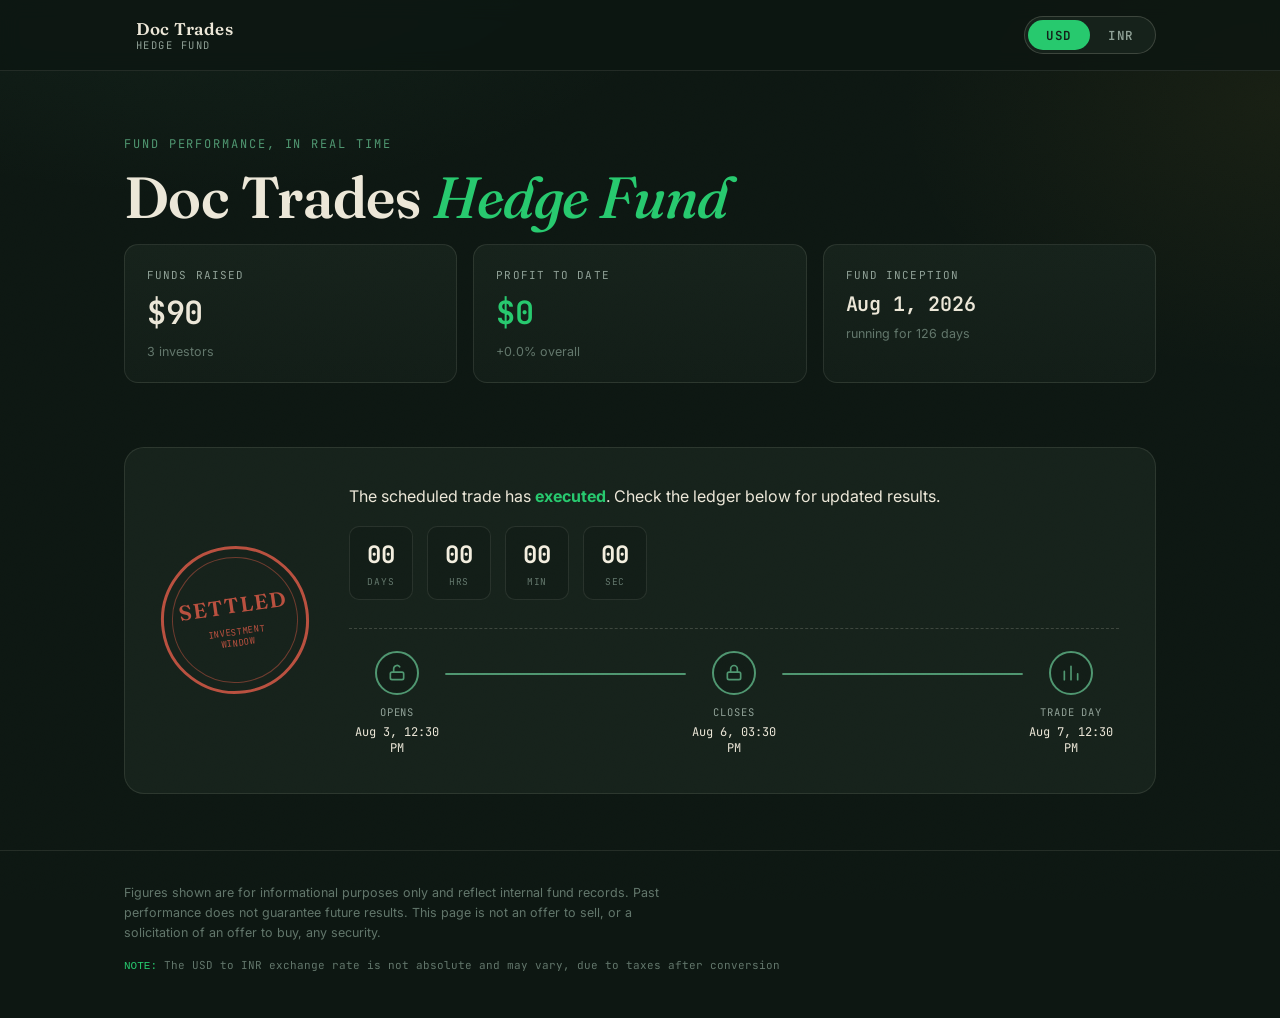
==== commit ebbedcee: "Add files via upload" ====
--- a/index.html
+++ b/index.html
@@ -16,9 +16,14 @@
     rel="stylesheet">
 
   <link rel="stylesheet" href="style.css">
+  <script src="data.js"></script>
 </head>
 
 <body>
+  <div class="loader-overlay" id="loaderOverlay">
+    <div class="loader-spinner"></div>
+    <p class="loader-text">Loading fund data…</p>
+  </div>
 
   <div class="grain-overlay" aria-hidden="true"></div>
 
@@ -40,7 +45,7 @@
     </div>
   </header>
 
-  <main>
+  <main class="app-hidden" id="appMain">
 
     <!-- HERO -->
     <section class="hero wrap">
@@ -136,8 +141,7 @@
       <div class="calc-card">
         <div class="calc-heading">
           <h2>Expected Return Calculator</h2>
-          <p class="calc-sub">Drag the slider to see what your investment could returnon this trade.
-          </p>
+          <p class="calc-sub" id="calcSub">Calculate your expected returns on investment, by this trade.</p>
         </div>
 
         <div class="calc-body">
@@ -156,7 +160,7 @@
           </div>
 
           <div class="calc-results">
-            <div class="calc-result-row">
+            <div class="calc-result-row" id="calcInvestedRow" style="display: none;">
               <span class="calc-result-label">Your Investment</span>
               <span class="calc-result-value" id="calcInvested">$30</span>
             </div>
@@ -170,7 +174,7 @@
               <span class="calc-result-value calc-result-value--muted" id="calcFundShare">−$0</span>
             </div>
             <div class="calc-result-row calc-result-row--total">
-              <span class="calc-result-label">Total Payout <span class="calc-mult-badge"
+              <span class="calc-result-label">Your Payout <span class="calc-mult-badge"
                   id="calcReturnMultiplierLabel">0x</span></span>
               <span class="calc-result-value calc-result-value--gold" id="calcTotal">$30</span>
             </div>
@@ -223,9 +227,13 @@
     </div>
   </footer>
 
-  <script src="data.js"></script>
-  <script src="script.js"></script>
-  <script src="calculator.js"></script>
+    <script src="script.js"></script>
+    <script src="calculator.js"></script>
+  <script>
+    document.getElementById("appMain").classList.remove("app-hidden");
+    document.getElementById("loaderOverlay").classList.add("is-hidden");
+  </script>
 </body>
+</body>
 
 </html>
--- a/style.css
+++ b/style.css
@@ -651,7 +651,6 @@
   font-size: 13.5px;
   color: var(--muted);
   margin: 0;
-  max-width: 52ch;
 }
 
 .calc-body {
@@ -934,4 +933,64 @@
     animation: none !important;
     scroll-behavior: auto !important;
   }
+}
+
+
+/* ---------------- LOADER ---------------- */
+
+.loader-overlay {
+  position: fixed;
+  inset: 0;
+  z-index: 50;
+  display: flex;
+  flex-direction: column;
+  align-items: center;
+  justify-content: center;
+  gap: 18px;
+  background: var(--bg);
+  background-image:
+    radial-gradient(ellipse 900px 500px at 15% -10%, rgba(79,150,112,0.10), transparent 60%),
+    radial-gradient(ellipse 700px 500px at 100% 10%, rgba(201,162,39,0.06), transparent 55%);
+  transition: opacity 0.4s ease, visibility 0.4s ease;
+}
+
+.loader-overlay.is-hidden {
+  opacity: 0;
+  visibility: hidden;
+  pointer-events: none;
+}
+
+.loader-spinner {
+  width: 46px;
+  height: 46px;
+  border-radius: 50%;
+  border: 3px solid var(--line-2);
+  border-top-color: var(--gold);
+  animation: loader-spin 0.8s linear infinite;
+}
+
+.loader-text {
+  font-family: var(--font-mono);
+  font-size: 12px;
+  letter-spacing: 0.1em;
+  text-transform: uppercase;
+  color: var(--muted);
+  margin: 0;
+}
+
+@keyframes loader-spin {
+  to { transform: rotate(360deg); }
+}
+
+/* content stays invisible (but still laid out/rendered) until ready */
+.app-hidden {
+  opacity: 0;
+}
+
+main {
+  transition: opacity 0.3s ease;
+}
+
+@media (prefers-reduced-motion: reduce) {
+  .loader-spinner { animation: none; border-top-color: var(--line-2); }
 }
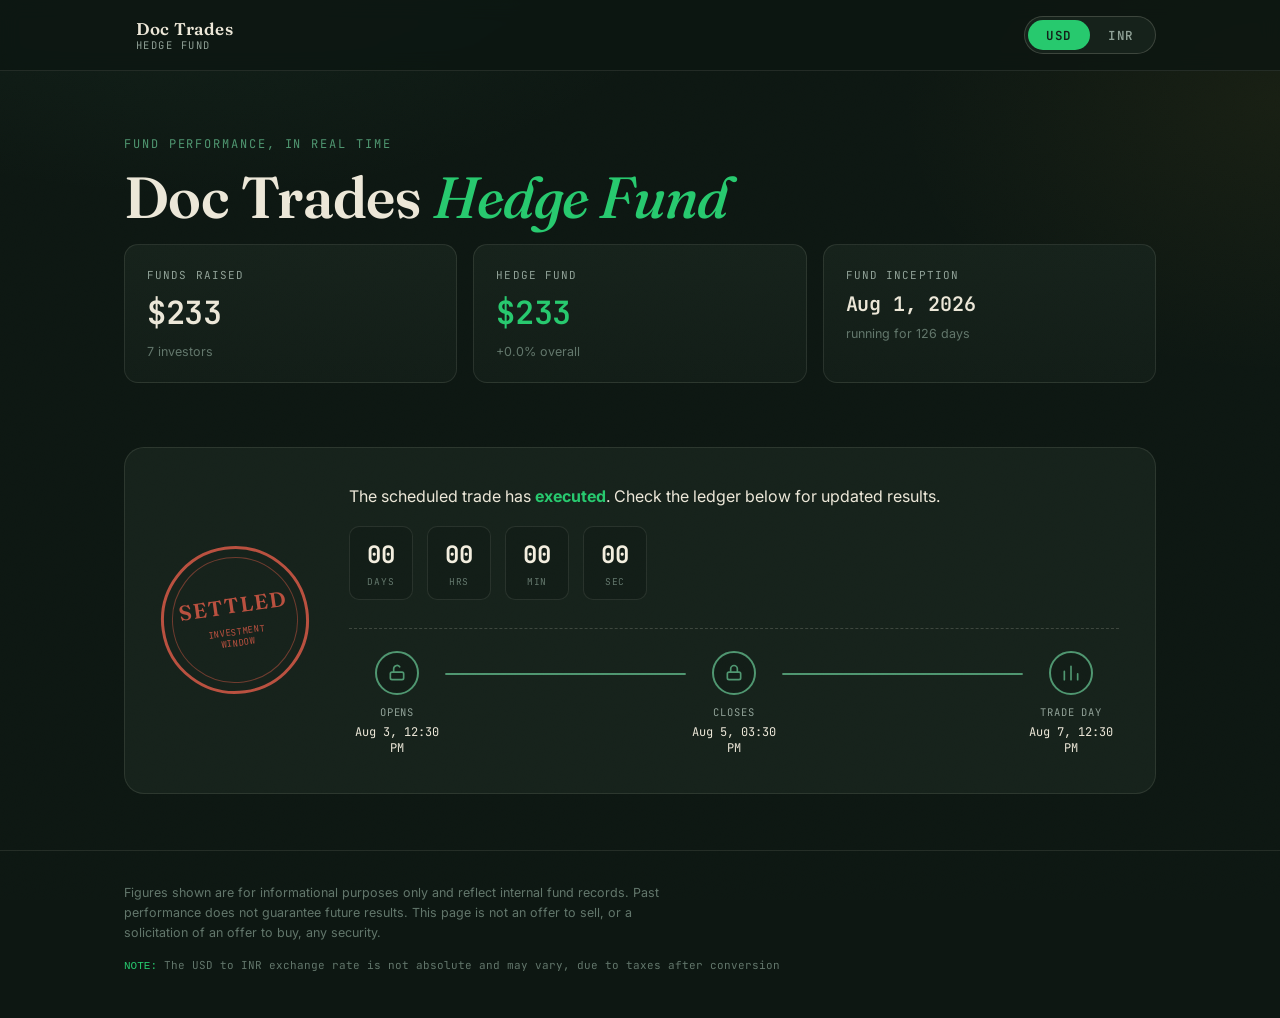
==== commit 2a901b73: "Add files via upload" ====
--- a/index.html
+++ b/index.html
@@ -60,7 +60,7 @@
           <span class="stat-foot" id="statInvestors">0 investors</span>
         </div>
         <div class="stat-card">
-          <span class="stat-label">Profit to Date</span>
+          <span class="stat-label">Hedge Fund </span>
           <span class="stat-value stat-value--gold" id="statProfit">$0</span>
           <span class="stat-foot" id="statProfitPct">+0.0% overall</span>
         </div>
@@ -198,9 +198,9 @@
               <th class="col-rank">#</th>
               <th class="col-name">Investor</th>
               <th class="col-num">Invested</th>
-              <th class="col-num col-hidden" data-col="return">Return</th>
+              <th class="col-num col-hidden" data-col="payout">Payout</th>
               <th class="col-num col-hidden" data-col="roi">ROI %</th>
-              <th class="col-status col-hidden" data-col="payout">Payout</th>
+              <th class="col-status col-hidden" data-col="payout status">Payout Status</th>
             </tr>
           </thead>
           <tbody id="ledgerBody">
@@ -227,8 +227,8 @@
     </div>
   </footer>
 
-    <script src="script.js"></script>
-    <script src="calculator.js"></script>
+  <script src="script.js"></script>
+  <script src="calculator.js"></script>
   <script>
     document.getElementById("appMain").classList.remove("app-hidden");
     document.getElementById("loaderOverlay").classList.add("is-hidden");
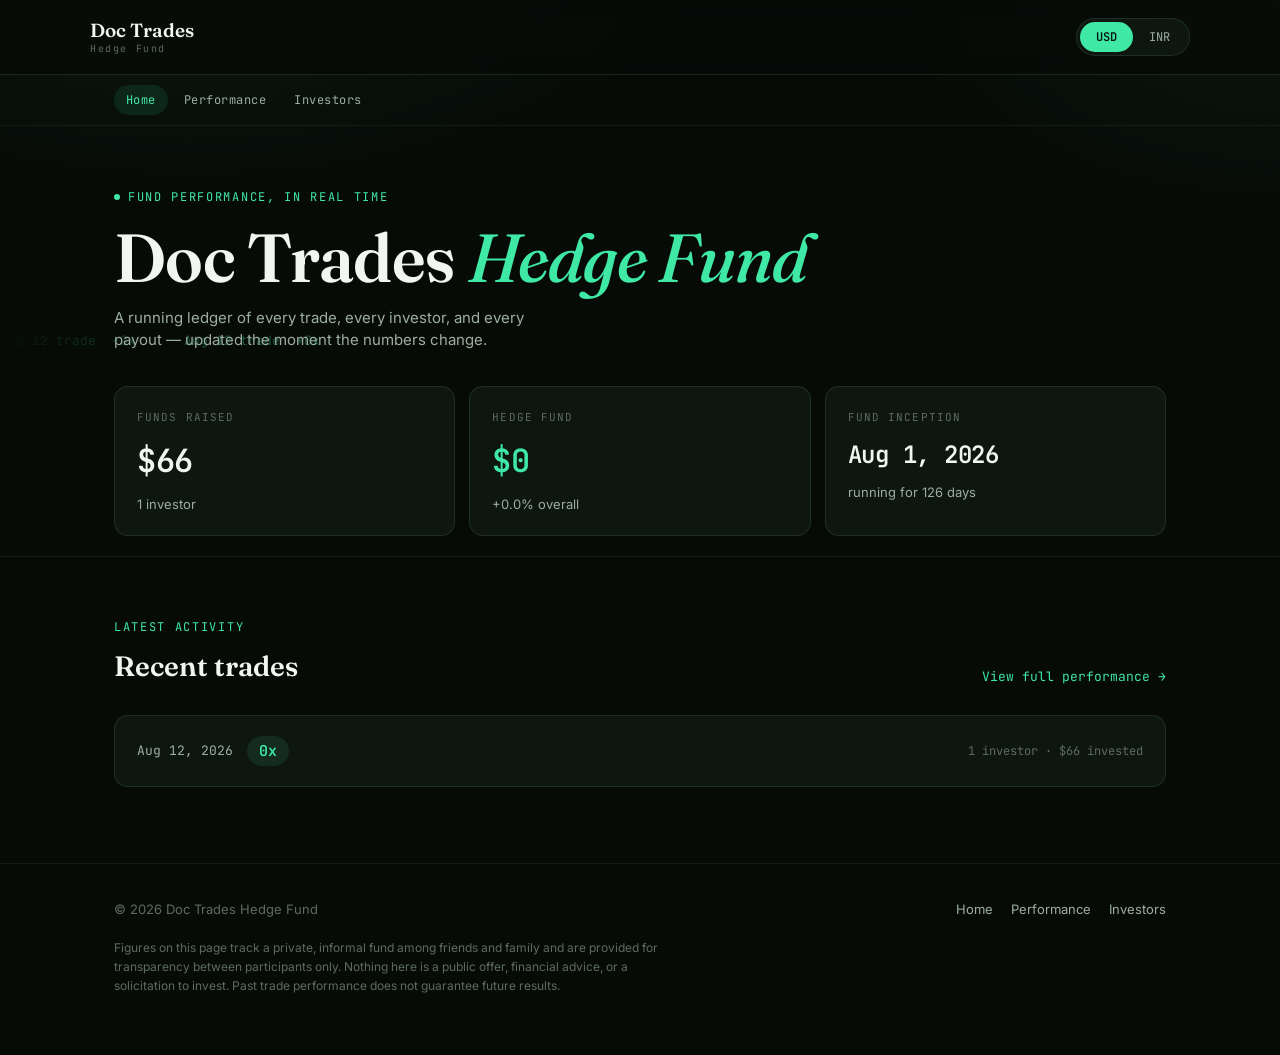
==== commit 8034d6d8: "Add files via upload" ====
--- a/index.html
+++ b/index.html
@@ -1,239 +1,47 @@
-<!-- index.html -->
-<!DOCTYPE html>
-<html lang="en">
-
-<head>
-  <meta charset="UTF-8">
-  <meta name="viewport" content="width=device-width, initial-scale=1.0">
-  <title>Doc Trades Hedge Fund</title>
-  <meta name="description"
-    content="Doc Trades Hedge Fund — fund performance, next trade window, and the investor ledger.">
-
-  <link rel="preconnect" href="https://fonts.googleapis.com">
-  <link rel="preconnect" href="https://fonts.gstatic.com" crossorigin>
-  <link
-    href="https://fonts.googleapis.com/css2?family=Fraunces:ital,opsz,wght@0,9..144,400;0,9..144,600;1,9..144,500;1,9..144,600&family=Inter:wght@400;500;600;700&family=JetBrains+Mono:wght@400;500;600;700&display=swap"
-    rel="stylesheet">
-
-  <link rel="stylesheet" href="style.css">
-  <script src="data.js"></script>
-</head>
-
-<body>
-  <div class="loader-overlay" id="loaderOverlay">
-    <div class="loader-spinner"></div>
-    <p class="loader-text">Loading fund data…</p>
-  </div>
-
-  <div class="grain-overlay" aria-hidden="true"></div>
-
-  <header class="site-header">
-    <div class="wrap header-inner">
-      <div class="brand">
-        <span class="brand-mark"></span>
-        <div class="brand-text">
-          <span class="brand-name">Doc Trades</span>
-          <span class="brand-sub">Hedge Fund</span>
-        </div>
-      </div>
-
-      <div class="currency-toggle" id="currencyToggle" role="group" aria-label="Currency">
-        <button type="button" class="cur-opt is-active" data-currency="USD" id="btnUSD">USD</button>
-        <span class="cur-slider" id="curSlider" aria-hidden="true"></span>
-        <button type="button" class="cur-opt" data-currency="INR" id="btnINR">INR</button>
-      </div>
-    </div>
-  </header>
-
-  <main class="app-hidden" id="appMain">
-
-    <!-- HERO -->
-    <section class="hero wrap">
-      <p class="eyebrow">Fund performance, in real time</p>
-      <h1 class="hero-title">Doc Trades <em>Hedge Fund</em></h1>
-
-
-      <div class="stat-row" id="statRow">
-        <div class="stat-card">
-          <span class="stat-label">Funds Raised</span>
-          <span class="stat-value" id="statRaised">$0</span>
-          <span class="stat-foot" id="statInvestors">0 investors</span>
-        </div>
-        <div class="stat-card">
-          <span class="stat-label">Hedge Fund </span>
-          <span class="stat-value stat-value--gold" id="statProfit">$0</span>
-          <span class="stat-foot" id="statProfitPct">+0.0% overall</span>
-        </div>
-        <div class="stat-card">
-          <span class="stat-label">Fund Inception</span>
-          <span class="stat-value stat-value--small" id="statInception">—</span>
-          <span class="stat-foot" id="statAge">running for —</span>
-        </div>
-      </div>
-    </section>
-
-    <!-- TRADE WINDOW -->
-    <section class="window-section wrap" id="TradeWindow">
-      <div class="window-card">
-
-        <div class="stamp-wrap">
-          <div class="stamp" id="windowStamp">
-            <span class="stamp-line1" id="stampWord">CLOSED</span>
-            <span class="stamp-line2">Investment Window</span>
-          </div>
-        </div>
-
-        <div class="window-info">
-          <p class="window-status-text" id="windowStatusText">Checking window status…</p>
-          <div class="countdown" id="countdown" aria-live="polite">
-            <div class="cd-unit"><span class="cd-num" id="cdDays">00</span><span class="cd-label">days</span></div>
-            <div class="cd-unit"><span class="cd-num" id="cdHours">00</span><span class="cd-label">hrs</span></div>
-            <div class="cd-unit"><span class="cd-num" id="cdMins">00</span><span class="cd-label">min</span></div>
-            <div class="cd-unit"><span class="cd-num" id="cdSecs">00</span><span class="cd-label">sec</span></div>
-          </div>
-
-          <div class="timeline" id="timeline">
-            <div class="tl-step" id="stepOpen" data-step="open">
-              <div class="tl-icon">
-                <svg viewBox="0 0 24 24" fill="none" stroke="currentColor" stroke-width="2" stroke-linecap="round"
-                  stroke-linejoin="round">
-                  <rect x="4" y="11" width="16" height="9" rx="2" />
-                  <path d="M8 11V7a4 4 0 0 1 7.2-2.4" />
-                </svg>
-              </div>
-              <span class="tl-label">Opens</span>
-              <span class="tl-date" id="dateOpen">—</span>
-            </div>
-
-            <div class="tl-line" id="lineOne"><span class="tl-line-fill"></span></div>
-
-            <div class="tl-step" id="stepClose" data-step="close">
-              <div class="tl-icon">
-                <svg viewBox="0 0 24 24" fill="none" stroke="currentColor" stroke-width="2" stroke-linecap="round"
-                  stroke-linejoin="round">
-                  <rect x="4" y="11" width="16" height="9" rx="2" />
-                  <path d="M8 11V7a4 4 0 0 1 8 0v4" />
-                </svg>
-              </div>
-              <span class="tl-label">Closes</span>
-              <span class="tl-date" id="dateClose">—</span>
-            </div>
-
-            <div class="tl-line" id="lineTwo"><span class="tl-line-fill"></span></div>
-
-            <div class="tl-step" id="stepTrade" data-step="trade">
-              <div class="tl-icon">
-                <svg viewBox="0 0 24 24" fill="none" stroke="currentColor" stroke-width="2" stroke-linecap="round"
-                  stroke-linejoin="round">
-                  <path d="M4 20V10M12 20V4M20 20v-7" />
-                </svg>
-              </div>
-              <span class="tl-label">Trade day</span>
-              <span class="tl-date" id="dateTrade">—</span>
-            </div>
-          </div>
-        </div>
-      </div>
-    </section>
-
-    <!-- RETURN CALCULATOR -->
-    <section class="calc-section wrap" id="ReturnCalculator">
-      <div class="calc-card">
-        <div class="calc-heading">
-          <h2>Expected Return Calculator</h2>
-          <p class="calc-sub" id="calcSub">Calculate your expected returns on investment, by this trade.</p>
-        </div>
-
-        <div class="calc-body">
-          <div class="calc-amount-display">
-            <span class="calc-currency-sym" id="calcCurSym">$</span>
-            <span class="calc-amount-num" id="calcAmountNum">30</span>
-          </div>
-
-          <div class="calc-slider-wrap">
-            <input type="range" id="calcSlider" class="calc-slider" min="30" max="500" step="1" value="30"
-              aria-label="Investment amount">
-            <div class="calc-slider-labels">
-              <span id="calcMinLabel">$30</span>
-              <span id="calcMaxLabel">$500</span>
-            </div>
-          </div>
-
-          <div class="calc-results">
-            <div class="calc-result-row" id="calcInvestedRow" style="display: none;">
-              <span class="calc-result-label">Your Investment</span>
-              <span class="calc-result-value" id="calcInvested">$30</span>
-            </div>
-            <div class="calc-result-row">
-              <span class="calc-result-label">Gross Return<span class="calc-mult-badge calc-result-value--muted"
-                  id="calcMultiplierLabel">0x</span></span>
-              <span class="calc-result-value calc-result-value--muted" id="calcProfit">$0</span>
-            </div>
-            <div class="calc-result-row">
-              <span class="calc-result-label">Profit Split (20%)</span>
-              <span class="calc-result-value calc-result-value--muted" id="calcFundShare">−$0</span>
-            </div>
-            <div class="calc-result-row calc-result-row--total">
-              <span class="calc-result-label">Your Payout <span class="calc-mult-badge"
-                  id="calcReturnMultiplierLabel">0x</span></span>
-              <span class="calc-result-value calc-result-value--gold" id="calcTotal">$30</span>
-            </div>
-          </div>
-
-        </div>
-      </div>
-    </section>
-
-    <!-- LEADERBOARD -->
-    <section class="ledger-section wrap" id="InvestorLeaderboard">
-      <div class="ledger-heading">
-        <h2>Investors for 7th August</h2>
-        <p class="ledger-sub" id="ledgerSub">Payout figures publish once the current trade has settled.</p>
-      </div>
-
-      <div class="ledger-table-wrap">
-        <table class="ledger-table" id="ledgerTable">
-          <thead>
-            <tr>
-              <th class="col-rank">#</th>
-              <th class="col-name">Investor</th>
-              <th class="col-num">Invested</th>
-              <th class="col-num col-hidden" data-col="payout">Payout</th>
-              <th class="col-num col-hidden" data-col="roi">ROI %</th>
-              <th class="col-status col-hidden" data-col="payout status">Payout Status</th>
-            </tr>
-          </thead>
-          <tbody id="ledgerBody">
-            <!-- rows injected by script.js -->
-          </tbody>
-        </table>
-        <p class="ledger-note">
-          The return amount is calculated after deducting 20% profit share and same ammount will be credited to the
-          investor's account.
-      </div>
-    </section>
-
-  </main>
-
-  <footer class="site-footer">
-    <div class="wrap footer-inner">
-      <p class="footer-note">
-        Figures shown are for informational purposes only and reflect internal fund records.
-        Past performance does not guarantee future results. This page is not an offer to sell,
-        or a solicitation of an offer to buy, any security.
-      </p>
-      <p class="footer-meta"> <code>NOTE: </code> The USD to INR exchange rate is not absolute and may vary, due to
-        taxes after conversion</p>
-    </div>
-  </footer>
-
-  <script src="script.js"></script>
-  <script src="calculator.js"></script>
-  <script>
-    document.getElementById("appMain").classList.remove("app-hidden");
-    document.getElementById("loaderOverlay").classList.add("is-hidden");
-  </script>
-</body>
-</body>
-
-</html>+<!doctype html>
+<html lang="en">
+<head>
+  <meta charset="UTF-8" />
+  <meta name="viewport" content="width=device-width, initial-scale=1, viewport-fit=cover" />
+  <title>Doc Trades — Hedge Fund</title>
+  <meta name="description" content="Live performance, trade history, and an expected return calculator for the Doc Trades Hedge Fund." />
+  <link rel="stylesheet" href="assets/css/style.css" />
+</head>
+<body data-page="index">
+
+  <div id="site-header"></div>
+
+  <main>
+    <section class="hero">
+      <div class="ticker" id="hero-ticker"></div>
+      <div class="wrap">
+        <span class="eyebrow"><span class="dot"></span>Fund performance, in real time</span>
+        <h1>Doc Trades <em>Hedge Fund</em></h1>
+        <p class="sub">A running ledger of every trade, every investor, and every payout — updated the moment the numbers change.</p>
+
+        <div class="stats" id="stats"></div>
+      </div>
+    </section>
+
+    <section class="section">
+      <div class="wrap">
+        <div class="section-head">
+          <div>
+            <span class="eyebrow">Latest activity</span>
+            <h2>Recent trades</h2>
+          </div>
+          <p><a href="performance.html" style="color:var(--accent); text-decoration:none; font-family:var(--mono); font-size:13px;">View full performance &rarr;</a></p>
+        </div>
+        <div class="trade-list" id="recent-trades"></div>
+      </div>
+    </section>
+
+  </main>
+
+  <div id="site-footer"></div>
+
+  <script src="assets/js/config.js"></script>
+  <script src="assets/js/app.js"></script>
+  <script src="assets/js/pages/home.js"></script>
+</body>
+</html>
--- a/assets/css/style.css
+++ b/assets/css/style.css
@@ -0,0 +1,625 @@
+/* ============================================================
+   DOC TRADES — THEME
+   Near-black ledger green, mint accent, serif/mono/sans type
+   trio. One signature element: the live ticker tape in the
+   hero, built from the actual trade log, not decoration.
+   ============================================================ */
+
+@import url('https://fonts.googleapis.com/css2?family=Fraunces:ital,opsz,wght@0,9..144,400;0,9..144,600;1,9..144,500;1,9..144,600&family=JetBrains+Mono:wght@400;500;600&family=Inter:wght@400;500;600&display=swap');
+
+:root {
+  --bg: #070b08;
+  --bg-soft: #0a100b;
+  --card: #0e1610;
+  --card-hover: #111c14;
+  --line: rgba(140, 200, 165, 0.14);
+  --line-soft: rgba(140, 200, 165, 0.08);
+
+  --accent: #3fe8a4;
+  --accent-dim: #2a9d6f;
+  --accent-wash: rgba(63, 232, 164, 0.1);
+
+  --text: #f2f6f2;
+  --text-dim: #9caea2;
+  --text-faint: #5c6b61;
+
+  --display: 'Fraunces', Georgia, serif;
+  --mono: 'JetBrains Mono', ui-monospace, Menlo, monospace;
+  --sans: 'Inter', -apple-system, sans-serif;
+
+  --radius: 14px;
+  --radius-sm: 8px;
+  --container: 1100px;
+}
+
+* { box-sizing: border-box; }
+html { -webkit-text-size-adjust: 100%; }
+
+body {
+  margin: 0;
+  background: var(--bg);
+  background-image:
+    radial-gradient(ellipse 900px 480px at 15% -10%, rgba(63, 232, 164, 0.07), transparent 60%),
+    radial-gradient(ellipse 700px 400px at 100% 0%, rgba(63, 232, 164, 0.05), transparent 55%);
+  background-attachment: fixed;
+  color: var(--text);
+  font-family: var(--sans);
+  line-height: 1.5;
+  -webkit-font-smoothing: antialiased;
+}
+
+a { color: inherit; }
+img { max-width: 100%; display: block; }
+
+.wrap {
+  max-width: var(--container);
+  margin: 0 auto;
+  padding: 0 24px;
+}
+
+.eyebrow {
+  font-family: var(--mono);
+  font-size: 12px;
+  letter-spacing: 0.14em;
+  text-transform: uppercase;
+  color: var(--accent);
+  display: inline-flex;
+  align-items: center;
+  gap: 8px;
+}
+
+.eyebrow .dot {
+  width: 6px;
+  height: 6px;
+  border-radius: 50%;
+  background: var(--accent);
+  box-shadow: 0 0 0 0 rgba(63, 232, 164, 0.6);
+  animation: pulse 2.2s ease-out infinite;
+}
+
+@keyframes pulse {
+  0%   { box-shadow: 0 0 0 0 rgba(63, 232, 164, 0.55); }
+  70%  { box-shadow: 0 0 0 8px rgba(63, 232, 164, 0); }
+  100% { box-shadow: 0 0 0 0 rgba(63, 232, 164, 0); }
+}
+
+@media (prefers-reduced-motion: reduce) {
+  .eyebrow .dot { animation: none; }
+  * { scroll-behavior: auto !important; }
+}
+
+/* ---------- Header ---------- */
+
+header.site {
+  border-bottom: 1px solid var(--line);
+  background: rgba(7, 11, 8, 0.72);
+  backdrop-filter: blur(10px);
+  position: sticky;
+  top: 0;
+  z-index: 40;
+}
+
+.header-row {
+  display: flex;
+  align-items: center;
+  justify-content: space-between;
+  padding: 18px 0;
+  gap: 16px;
+}
+
+.brand {
+  display: flex;
+  flex-direction: column;
+  line-height: 1.1;
+  text-decoration: none;
+}
+
+.brand .name {
+  font-family: var(--display);
+  font-weight: 600;
+  font-size: 19px;
+  color: var(--text);
+}
+
+.brand .kind {
+  font-family: var(--mono);
+  font-size: 10px;
+  letter-spacing: 0.16em;
+  color: var(--text-faint);
+  margin-top: 2px;
+}
+
+.toggle {
+  display: inline-flex;
+  background: var(--card);
+  border: 1px solid var(--line);
+  border-radius: 999px;
+  padding: 3px;
+  font-family: var(--mono);
+  font-size: 12px;
+  font-weight: 500;
+}
+
+.toggle button {
+  border: none;
+  background: transparent;
+  color: var(--text-dim);
+  padding: 7px 16px;
+  border-radius: 999px;
+  cursor: pointer;
+  font-family: inherit;
+  font-size: inherit;
+  transition: background 0.2s ease, color 0.2s ease;
+}
+
+.toggle button.active {
+  background: var(--accent);
+  color: #06150e;
+  font-weight: 600;
+}
+
+/* secondary nav (page tabs) */
+
+.subnav {
+  border-bottom: 1px solid var(--line-soft);
+}
+
+.subnav .wrap {
+  display: flex;
+  gap: 4px;
+  overflow-x: auto;
+  padding-top: 10px;
+  padding-bottom: 10px;
+  scrollbar-width: none;
+}
+
+.subnav .wrap::-webkit-scrollbar { display: none; }
+
+.subnav a {
+  font-family: var(--mono);
+  font-size: 12px;
+  letter-spacing: 0.04em;
+  text-decoration: none;
+  color: var(--text-dim);
+  padding: 6px 12px;
+  border-radius: 999px;
+  white-space: nowrap;
+  transition: color 0.2s ease, background 0.2s ease;
+}
+
+.subnav a:hover { color: var(--text); }
+
+.subnav a.active {
+  color: var(--accent);
+  background: var(--accent-wash);
+}
+
+/* ---------- Hero ---------- */
+
+.hero {
+  position: relative;
+  padding: 56px 0 20px;
+  overflow: hidden;
+}
+
+.hero h1 {
+  font-family: var(--display);
+  font-weight: 600;
+  font-size: clamp(38px, 7.5vw, 68px);
+  line-height: 1.04;
+  margin: 16px 0 0;
+  letter-spacing: -0.01em;
+}
+
+.hero h1 em {
+  font-style: italic;
+  font-weight: 500;
+  color: var(--accent);
+}
+
+.hero .sub {
+  margin-top: 14px;
+  max-width: 46ch;
+  color: var(--text-dim);
+  font-size: 15px;
+}
+
+/* signature: ticker tape of real trade multipliers, faint, behind content */
+
+.ticker {
+  position: absolute;
+  inset: 0;
+  z-index: -1;
+  display: flex;
+  align-items: center;
+  overflow: hidden;
+  opacity: 0.5;
+  mask-image: linear-gradient(90deg, transparent, black 15%, black 85%, transparent);
+}
+
+.ticker-track {
+  display: flex;
+  gap: 48px;
+  white-space: nowrap;
+  animation: scroll-left 42s linear infinite;
+  font-family: var(--mono);
+  font-size: 13px;
+  color: var(--text-faint);
+}
+
+.ticker-track span.up { color: var(--accent-dim); }
+
+@keyframes scroll-left {
+  from { transform: translateX(0); }
+  to   { transform: translateX(-50%); }
+}
+
+@media (prefers-reduced-motion: reduce) {
+  .ticker-track { animation: none; }
+}
+
+/* ---------- Stat cards ---------- */
+
+.stats {
+  display: grid;
+  grid-template-columns: repeat(3, 1fr);
+  gap: 14px;
+  margin-top: 34px;
+}
+
+.stat-card {
+  background: var(--card);
+  border: 1px solid var(--line);
+  border-radius: var(--radius);
+  padding: 22px 22px 20px;
+}
+
+.stat-card .label {
+  font-family: var(--mono);
+  font-size: 11px;
+  letter-spacing: 0.1em;
+  text-transform: uppercase;
+  color: var(--text-faint);
+}
+
+.stat-card .value {
+  font-family: var(--mono);
+  font-size: 32px;
+  font-weight: 600;
+  margin-top: 12px;
+  letter-spacing: -0.01em;
+}
+
+.stat-card .value.accent { color: var(--accent); }
+
+.stat-card .foot {
+  margin-top: 10px;
+  font-size: 13px;
+  color: var(--text-dim);
+}
+
+.stat-card .foot.pos { color: var(--accent); }
+
+.stats.stats-two {
+  grid-template-columns: repeat(2, 1fr);
+  margin-top: 28px;
+}
+
+@media (max-width: 760px) {
+  .stats { grid-template-columns: 1fr; }
+}
+
+/* ---------- Sections ---------- */
+
+.section {
+  padding: 56px 0;
+  border-top: 1px solid var(--line-soft);
+}
+
+.section-head {
+  display: flex;
+  align-items: flex-end;
+  justify-content: space-between;
+  gap: 20px;
+  margin-bottom: 28px;
+  flex-wrap: wrap;
+}
+
+.section-head h2 {
+  font-family: var(--display);
+  font-weight: 600;
+  font-size: 28px;
+  margin: 8px 0 0;
+}
+
+.section-head p {
+  color: var(--text-dim);
+  font-size: 14px;
+  margin: 0;
+  max-width: 50ch;
+}
+
+/* ---------- Trade / performance cards ---------- */
+
+.trade-list {
+  display: flex;
+  flex-direction: column;
+  gap: 12px;
+}
+
+.trade-card {
+  background: var(--card);
+  border: 1px solid var(--line);
+  border-radius: var(--radius);
+  padding: 20px 22px;
+}
+
+.trade-card summary {
+  list-style: none;
+  cursor: pointer;
+  display: flex;
+  align-items: center;
+  justify-content: space-between;
+  gap: 16px;
+  flex-wrap: wrap;
+}
+
+.trade-card summary::-webkit-details-marker { display: none; }
+
+.trade-head-left { display: flex; align-items: center; gap: 14px; }
+
+.trade-date {
+  font-family: var(--mono);
+  font-size: 13px;
+  color: var(--text-dim);
+}
+
+.trade-multi {
+  font-family: var(--mono);
+  font-weight: 600;
+  font-size: 15px;
+  color: var(--accent);
+  background: var(--accent-wash);
+  border-radius: 999px;
+  padding: 4px 12px;
+}
+
+.trade-meta {
+  font-family: var(--mono);
+  font-size: 12px;
+  color: var(--text-faint);
+}
+
+.trade-caret {
+  color: var(--text-faint);
+  transition: transform 0.2s ease;
+  font-size: 13px;
+}
+
+details[open] .trade-caret { transform: rotate(90deg); }
+
+.trade-body {
+  margin-top: 18px;
+  border-top: 1px solid var(--line-soft);
+  padding-top: 16px;
+}
+
+/* ---------- Tables ---------- */
+
+table.data {
+  width: 100%;
+  border-collapse: collapse;
+  font-size: 14px;
+}
+
+table.data th {
+  text-align: left;
+  font-family: var(--mono);
+  font-size: 11px;
+  letter-spacing: 0.08em;
+  text-transform: uppercase;
+  color: var(--text-faint);
+  font-weight: 500;
+  padding: 0 10px 10px;
+  border-bottom: 1px solid var(--line-soft);
+}
+
+table.data td {
+  padding: 11px 10px;
+  border-bottom: 1px solid var(--line-soft);
+  font-family: var(--mono);
+  font-size: 13.5px;
+}
+
+table.data tr:last-child td { border-bottom: none; }
+
+table.data td.name { font-family: var(--sans); color: var(--text); }
+
+.badge {
+  display: inline-flex;
+  align-items: center;
+  gap: 6px;
+  font-family: var(--mono);
+  font-size: 11px;
+  padding: 3px 9px;
+  border-radius: 999px;
+  border: 1px solid var(--line);
+  color: var(--text-dim);
+}
+
+.badge.paid { color: var(--accent); border-color: rgba(63,232,164,0.3); background: var(--accent-wash); }
+
+.masked { color: var(--text-faint); letter-spacing: 0.1em; }
+
+/* ---------- Calculator ---------- */
+
+.calc {
+  background: var(--card);
+  border: 1px solid var(--line);
+  border-radius: 20px;
+  padding: clamp(20px, 4vw, 40px);
+}
+
+.calc-head h2 {
+  font-family: var(--display);
+  font-size: 26px;
+  font-weight: 600;
+  margin: 0;
+}
+
+.calc-head p {
+  color: var(--text-dim);
+  font-size: 14px;
+  margin: 8px 0 0;
+}
+
+.calc-basis {
+  font-family: var(--mono);
+  font-size: 12px;
+  color: var(--text-faint);
+  margin-top: 10px;
+}
+
+.calc-amount {
+  margin: 28px 0 18px;
+  background: var(--bg-soft);
+  border: 1px solid var(--line);
+  border-radius: var(--radius);
+  padding: 28px;
+  text-align: center;
+}
+
+.calc-amount .sign { color: var(--accent); font-family: var(--mono); font-size: 30px; vertical-align: 4px; }
+
+.calc-amount .num {
+  font-family: var(--mono);
+  font-size: clamp(38px, 8vw, 56px);
+  font-weight: 600;
+}
+
+input[type="range"] {
+  width: 100%;
+  -webkit-appearance: none;
+  appearance: none;
+  height: 4px;
+  border-radius: 999px;
+  background: linear-gradient(90deg, var(--accent) 0%, var(--accent) var(--fill, 0%), var(--line) var(--fill, 0%), var(--line) 100%);
+  margin: 10px 0 6px;
+}
+
+input[type="range"]::-webkit-slider-thumb {
+  -webkit-appearance: none;
+  appearance: none;
+  width: 20px;
+  height: 20px;
+  border-radius: 50%;
+  background: var(--accent);
+  border: 3px solid #06150e;
+  box-shadow: 0 0 0 3px rgba(63,232,164,0.35);
+  cursor: pointer;
+}
+
+input[type="range"]::-moz-range-thumb {
+  width: 20px;
+  height: 20px;
+  border-radius: 50%;
+  background: var(--accent);
+  border: 3px solid #06150e;
+  box-shadow: 0 0 0 3px rgba(63,232,164,0.35);
+  cursor: pointer;
+}
+
+.range-labels {
+  display: flex;
+  justify-content: space-between;
+  font-family: var(--mono);
+  font-size: 12px;
+  color: var(--text-faint);
+}
+
+.calc-rows {
+  margin-top: 26px;
+}
+
+.calc-row {
+  display: flex;
+  align-items: center;
+  justify-content: space-between;
+  padding: 13px 0;
+  border-bottom: 1px dashed var(--line);
+  font-size: 14.5px;
+}
+
+.calc-row:last-child { border-bottom: none; }
+
+.calc-row .rlabel { display: flex; align-items: center; gap: 8px; color: var(--text-dim); }
+
+.tag {
+  font-family: var(--mono);
+  font-size: 10.5px;
+  background: var(--accent-wash);
+  color: var(--accent);
+  padding: 2px 8px;
+  border-radius: 999px;
+}
+
+.calc-row .rvalue { font-family: var(--mono); font-size: 14.5px; }
+.calc-row.total { padding-top: 18px; }
+.calc-row.total .rlabel { color: var(--text); font-weight: 500; }
+.calc-row.total .rvalue { color: var(--accent); font-size: 22px; font-weight: 600; }
+
+/* ---------- Footer ---------- */
+
+footer.site {
+  border-top: 1px solid var(--line-soft);
+  padding: 36px 0 48px;
+  margin-top: 20px;
+}
+
+.footer-row {
+  display: flex;
+  justify-content: space-between;
+  gap: 20px;
+  flex-wrap: wrap;
+  font-size: 13px;
+  color: var(--text-faint);
+}
+
+.footer-links { display: flex; gap: 18px; }
+.footer-links a { text-decoration: none; color: var(--text-dim); }
+.footer-links a:hover { color: var(--accent); }
+
+.disclaimer {
+  margin-top: 18px;
+  font-size: 12px;
+  color: var(--text-faint);
+  max-width: 70ch;
+  line-height: 1.6;
+}
+
+/* ---------- Empty state ---------- */
+
+.empty {
+  border: 1px dashed var(--line);
+  border-radius: var(--radius);
+  padding: 30px;
+  text-align: center;
+  color: var(--text-faint);
+  font-family: var(--mono);
+  font-size: 13px;
+}
+
+/* focus visibility */
+a:focus-visible, button:focus-visible, input:focus-visible, summary:focus-visible {
+  outline: 2px solid var(--accent);
+  outline-offset: 2px;
+}
+
+
+.mute{
+  color: var(--text-faint);
+}
+
+.profit{
+  color: var(--accent);
+}
